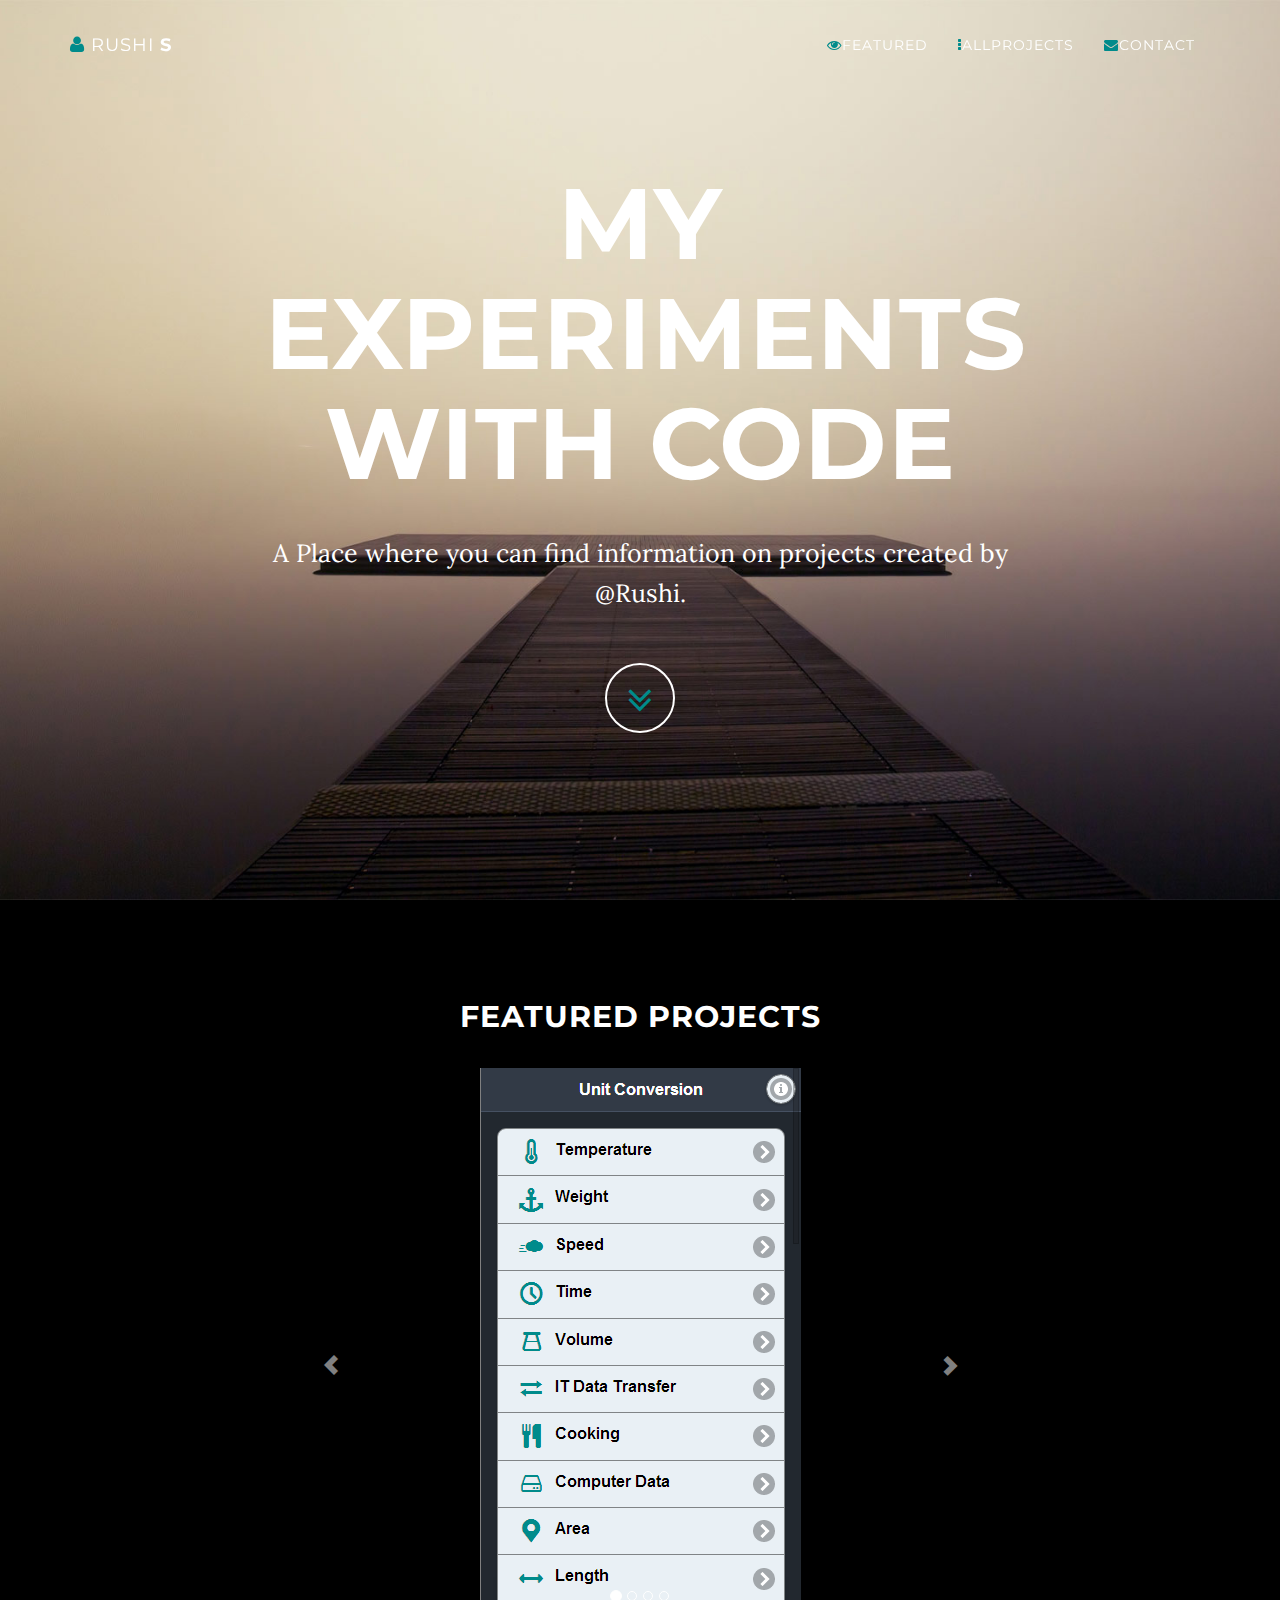
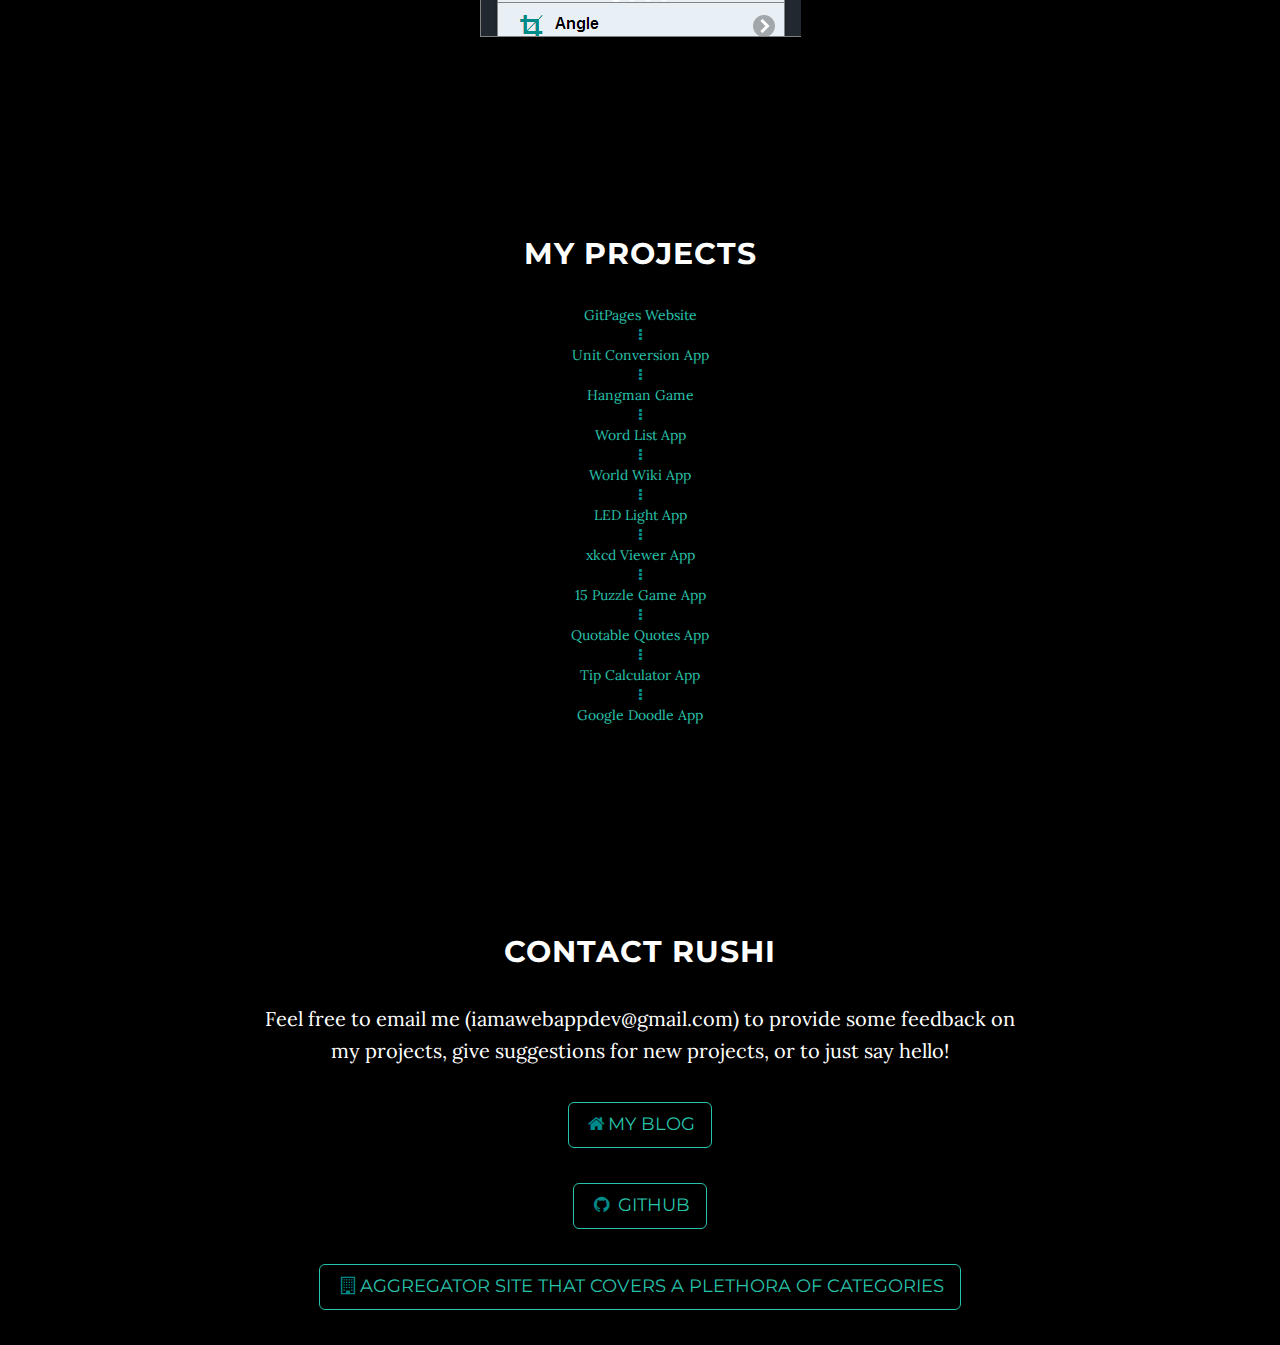
==== index.html @ 5bd1d9c2 "Changed titles of anchors on carousel" ====
<!DOCTYPE html>
<html lang="en">

<head>
    <meta charset="utf-8">
    <meta name="viewport" content="width=device-width, initial-scale=1.0">
    <meta name="description" content="project from rushikesh">
    <meta name="author" content="rushikesh rushi srushikesh">

    <title>Rushikesh Github GitPages</title>

    <!-- Bootstrap Core CSS -->
    <link href="css/bootstrap.min.css" rel="stylesheet" type="text/css">

    <!-- Fonts -->
    <link href="font-awesome/css/font-awesome.min.css" rel="stylesheet" type="text/css">
    <link href='http://fonts.googleapis.com/css?family=Lora:400,700,400italic,700italic' rel='stylesheet' type='text/css'>
    <link href='http://fonts.googleapis.com/css?family=Montserrat:400,700' rel='stylesheet' type='text/css'>

    <!-- Custom Theme CSS -->
    <link href="css/rushikesh.css" rel="stylesheet">
    <style type="text/css">
    .fa{
        color:darkcyan;
    }
    </style>
</head>

<body id="page-top" data-spy="scroll" data-target=".navbar-custom">

    <nav class="navbar navbar-custom navbar-fixed-top" role="navigation">
        <div class="container">
            <div class="navbar-header page-scroll">
                <button type="button" class="navbar-toggle" data-toggle="collapse" data-target=".navbar-main-collapse">
                    <i class="fa fa-bars"></i>
                </button>
                <a class="navbar-brand" href="#page-top">
                    <i class="fa fa-user"></i>  <span class="light">Rushi</span> S
                </a>
            </div>

            <!-- Collect the nav links, forms, and other content for toggling -->
            <div class="collapse navbar-collapse navbar-right navbar-main-collapse">
                <ul class="nav navbar-nav">
                    <!-- Hidden li included to remove active class from about link when scrolled up past about section -->
                    <li class="hidden">
                        <a href="#page-top"><i class="fa fa-home"></i>H</a>
                    </li>
                    <li class="page-scroll">
                        <a href="#about"><i class="fa fa-eye"></i>Featured</a>
                    </li>
                    <li class="page-scroll">
                        <a href="#download"><i class="fa fa-ellipsis-v"></i>AllProjects</a>
                    </li>
                    <li class="page-scroll">
                        <a href="#contact"><i class="fa fa-envelope"></i>Contact</a>
                    </li>
                </ul>
            </div>
            <!-- /.navbar-collapse -->
        </div>
        <!-- /.container -->
    </nav>

    <section class="intro">
        <div class="intro-body">
            <div class="container">
                <div class="row">
                    <div class="col-md-8 col-md-offset-2">
                        <h1 class="brand-heading">My Experiments with code</h1>
                        <p class="intro-text">A Place where you can find information on projects created by @Rushi.</p>
                        <div class="page-scroll">
                            <a href="#about" class="btn btn-circle">
                                <i class="fa fa-angle-double-down animated"></i>
                            </a>
                        </div>
                    </div>
                </div>
            </div>
        </div>
    </section>

    <section id="about" class="container content-section text-center">
        <div class="row">
            <div class="col-lg-8 col-lg-offset-2">
                <h2>Featured Projects</h2>
                <div id="carousel-example-generic" class="carousel slide" data-ride="carousel">
                  <!-- Indicators -->
                  <ol class="carousel-indicators">
                    <li data-target="#carousel-example-generic" data-slide-to="0" class="active"></li>
                    <li data-target="#carousel-example-generic" data-slide-to="1"></li>
                    <li data-target="#carousel-example-generic" data-slide-to="2"></li>
                    <li data-target="#carousel-example-generic" data-slide-to="3"></li>
                  </ol>

                  <!-- Wrapper for slides -->
                  <div class="carousel-inner">
                    <div class="item active">
                      <a href="unitconversion.html" class="prj" title="Unit Conversion App"><img src="img/unitconversion1.png" alt="Unit Conversion App"></a>
                      <div class="carousel-caption">

                      </div>
                    </div>
                    <div class="item">
                      <a href="worldwiki.html" class="prj" title="World Wiki App"><img src="img/worldwiki1.png" alt="World Wiki App"></a>
                      <div class="carousel-caption">
                       <!--  A classic 15 Puzzle Game -->
                      </div>
                    </div>
                    <div class="item">
                      <a href="wordlist.html" class="prj" title="WordList App"><img src="img/wordlist1.png" alt="WordList App"></a>
                      <div class="carousel-caption">
                       <!--  A classic 15 Puzzle Game -->
                      </div>
                    </div>
                    <div class="item">
                      <a href="hangman.html" class="prj" title="Hangman Game"><img src="img/hangman1.png" alt="Hangman Game"></a>
                      <div class="carousel-caption">
                       <!--  A classic 15 Puzzle Game -->
                      </div>
                    </div>
                    <div class="item">
                      <a href="15puzzle.html" class="prj" title="15 Puzzle Game"><img src="img/puzzle1.png" alt="puzzle app"></a>
                      <div class="carousel-caption">
                       <!--  A classic 15 Puzzle Game -->
                      </div>
                    </div>                    
                    <div class="item">
                      <a href="quotes.html" class="prj" title="Quotable Quotes"><img src="img/quotes1.png" alt=""></a>
                      <div class="carousel-caption">
                        <!-- Tip Calculator App -->
                      </div>
                    </div>
                    <div class="item">
                      <a href="ledlight.html" class="prj" title="LED Light App"><img src="img/ledlight1.png" alt=""></a>
                      <div class="carousel-caption">
                        <!-- Tip Calculator App -->
                      </div>
                    </div>     
                    <div class="item">
                      <a href="cxkcd.html" class="prj" title="XKCD Viewer App"><img src="img/cxkcd1.png" alt="puzzle app"></a>
                      <div class="carousel-caption">
                       <!--  A classic 15 Puzzle Game -->
                      </div>
                    </div>                    
                    <div class="item">
                      <a href="tipcal.html" class="prj" title="Tip Calculator App"><img src="img/tipcal1.png" alt=""></a>
                      <div class="carousel-caption">
                        <!-- Tip Calculator App -->
                      </div>
                    </div>
                  </div>
                  <!-- Controls -->
                  <a class="left carousel-control" href="#carousel-example-generic" data-slide="prev">
                    <span class="glyphicon glyphicon-chevron-left"></span>
                  </a>
                  <a class="right carousel-control" href="#carousel-example-generic" data-slide="next">
                    <span class="glyphicon glyphicon-chevron-right"></span>
                  </a>
                </div>
            </div>
        </div>
    </section>

    <section id="download" class="content-section text-center">
        <div class="download-section">
            <div class="container">
                <div class="col-lg-8 col-lg-offset-2">
                    <h2>My Projects</h2>
                    <ul id="myprojects">
                    <li><a href="gitpages.html" class="prj" title="GitPages Website">GitPages Website</a></li><div class="fa fa-ellipsis-v"></div>
                    <li><a href="unitconversion.html" class="prj" title="Unit Conversion App">Unit Conversion App</a></li><div class="fa fa-ellipsis-v"></div>
                    <li><a href="hangman.html" class="prj" title="Hangman Game">Hangman Game</a></li><div class="fa fa-ellipsis-v"></div>
                    <li><a href="wordlist.html" class="prj" title="WordList App">Word List App</a></li><div class="fa fa-ellipsis-v"></div>
                    <li><a href="worldwiki.html" class="prj" title="World Wiki App">World Wiki App</a></li><div class="fa fa-ellipsis-v"></div>
                    <li><a href="ledlight.html" class="prj" title="LED Light App">LED Light App</a></li><div class="fa fa-ellipsis-v"></div>
                    <li><a href="cxkcd.html" class="prj" title="CXKCD Viewer">xkcd Viewer App</a></li><div class="fa fa-ellipsis-v"></div>
                    <li><a href="15puzzle.html" class="prj" title="15 Puzzle Game">15 Puzzle Game App</a></li><div class="fa fa-ellipsis-v"></div>
                    <li><a href="quotes.html" class="prj" title="Quotable Quotes App">Quotable Quotes App</a></li><div class="fa fa-ellipsis-v"></div>
                    <li><a href="tipcal.html" class="prj" title="Tip Calculator App">Tip Calculator App</a></li><div class="fa fa-ellipsis-v"></div>
                    <li><a href="googledoodle.html" class="prj" title="Google Doodle App">Google Doodle App</a></li>
                    </ul>
                </div>
            </div>
        </div>
    </section>

    <section id="contact" class="container content-section text-center">
        <div class="row">
            <div class="col-lg-8 col-lg-offset-2">
                <h2>Contact Rushi</h2>
                <p>Feel free to email me (iamawebappdev@gmail.com) to provide some feedback on my projects, give suggestions for new projects, or to just say hello!</p>
                    <p><a href="http://www.rushis.com" class="btn btn-default btn-lg"><i class="fa fa-home fa-fw"></i>My Blog</a></p>
                    <p><a href="https://github.com/rushikesh" class="btn btn-default btn-lg"><i class="fa fa-github fa-fw"></i> <span class="network-name">Github</span></a>
                    </p>
                <p><a href="http://constantnew.info" class="btn btn-default btn-lg"><i class="fa fa-building-o fa-fw"></i>Aggregator Site that covers a Plethora of categories</a></p>
            </div>
        </div>
    </section>

        <!-- Button trigger modal -->
<!--     <button class="btn btn-primary btn-lg" data-toggle="modal" data-target="#myModal">
  Launch demo modal
</button> -->

    <!-- Modal -->
    <div class="modal fade" id="myModal" tabindex="-1" role="dialog" aria-labelledby="myModalLabel" aria-hidden="true">
      <div class="modal-dialog modal-lg">
        <div class="modal-content">
          <div class="modal-header">
            <button type="button" class="close" data-dismiss="modal" aria-hidden="true">&times;</button>
            <h4 class="modal-title" id="myModalLabel"></h4>
          </div>
          <div class="modal-body project">

          </div>
          <div class="modal-footer">
            <button type="button" class="btn btn-default" data-dismiss="modal">Close</button>
          </div>
        </div>
      </div>
    </div>

    <!-- Core JavaScript Files -->
    <script src="js/jquery-1.10.2.js"></script>
    <script src="js/bootstrap.min.js"></script>
    <script src="js/jquery.easing.min.js"></script>

    <!-- Custom Theme JavaScript -->
    <script src="js/rushikesh.js"></script>
    <script>
      (function(i,s,o,g,r,a,m){i['GoogleAnalyticsObject']=r;i[r]=i[r]||function(){
      (i[r].q=i[r].q||[]).push(arguments)},i[r].l=1*new Date();a=s.createElement(o),
      m=s.getElementsByTagName(o)[0];a.async=1;a.src=g;m.parentNode.insertBefore(a,m)
      })(window,document,'script','//www.google-analytics.com/analytics.js','ga');

      ga('create', 'UA-11824443-3', 'rushikesh.github.io');
      ga('send', 'pageview');

    </script>
</body>

</html>
---- css/rushikesh.css ----
body {
    width: 100%;
    height: 100%;
    font-family: Lora,"Helvetica Neue",Helvetica,Arial,sans-serif;
    color: #fff;
    background-color: #000;
}

html {
    width: 100%;
    height: 100%;
}

h1,
h2,
h3,
h4,
h5,
h6 {
    margin: 0 0 35px;
    text-transform: uppercase;
    font-family: Montserrat,"Helvetica Neue",Helvetica,Arial,sans-serif;
    font-weight: 700;
    letter-spacing: 1px;
}

p {
    margin: 0 0 25px;
    font-size: 18px;
    line-height: 1.5;
}

@media(min-width:767px) {
    p {
        margin: 0 0 35px;
        font-size: 20px;
        line-height: 1.6;
    }
}

a {
    color: #28c3ab;
    -webkit-transition: all .2s ease-in-out;
    -moz-transition: all .2s ease-in-out;
    transition: all .2s ease-in-out;
}

a:hover,
a:focus {
    text-decoration: none;
    color: #176e61;
}

.light {
    font-weight: 400;
}

.navbar {
    margin-bottom: 0;
    border-bottom: 1px solid rgba(255,255,255,.3);
    text-transform: uppercase;
    font-family: Montserrat,"Helvetica Neue",Helvetica,Arial,sans-serif;
    background-color: #000;
}

.navbar-brand {
    font-weight: 700;
}

.navbar-brand:focus {
    outline: 0;
}

.navbar-custom a {
    color: #fff;
}

.navbar-custom .nav li a {
    -webkit-transition: background .3s ease-in-out;
    -moz-transition: background .3s ease-in-out;
    transition: background .3s ease-in-out;
}

.navbar-custom .nav li a:hover,
.navbar-custom .nav li a:focus,
.navbar-custom .nav li.active {
    outline: 0;
    background-color: rgba(255,255,255,.2);
}

.navbar-toggle {
    padding: 4px 6px;
    font-size: 16px;
    color: #fff;
}

.navbar-toggle:focus,
.navbar-toggle:active {
    outline: 0;
}

@media(min-width:767px) {
    .navbar {
        padding: 20px 0;
        border-bottom: 0;
        letter-spacing: 1px;
        background: 0 0;
        -webkit-transition: background .5s ease-in-out,padding .5s ease-in-out;
        -moz-transition: background .5s ease-in-out,padding .5s ease-in-out;
        transition: background .5s ease-in-out,padding .5s ease-in-out;
    }

    .top-nav-collapse {
        padding: 0;
        background-color: #000;
    }

    .navbar-custom.top-nav-collapse {
        border-bottom: 1px solid rgba(255,255,255,.3);
    }
}

.intro {
    display: table;
    width: 100%;
    height: auto;
    padding: 100px 0;
    text-align: center;
    color: #fff;
    background: url(../img/paralax.jpg) no-repeat bottom center scroll;
    background-color: #000;
    -webkit-background-size: cover;
    -moz-background-size: cover;
    background-size: cover;
    -o-background-size: cover;
}

.intro-body {
    display: table-cell;
    vertical-align: middle;
}

.brand-heading {
    font-size: 40px;
}

.intro-text {
    font-size: 18px;
}

@media(min-width:767px) {
    .intro {
        height: 100%;
        padding: 0;
    }

    .brand-heading {
        font-size: 100px;
    }

    .intro-text {
        font-size: 25px;
    }
}

.btn-circle {
    width: 70px;
    height: 70px;
    margin-top: 15px;
    padding: 7px 16px;
    border: 2px solid #fff;
    border-radius: 35px;
    font-size: 40px;
    color: #fff;
    background: 0 0;
    -webkit-transition: background .3s ease-in-out;
    -moz-transition: background .3s ease-in-out;
    transition: background .3s ease-in-out;
}

.btn-circle:hover,
.btn-circle:focus {
    outline: 0;
    color: #fff;
    background: rgba(255,255,255,.1);
}

.page-scroll .btn-circle i.animated {
    -webkit-transition-property: -webkit-transform;
    -webkit-transition-duration: 1s;
    -moz-transition-property: -moz-transform;
    -moz-transition-duration: 1s;
}

.page-scroll .btn-circle:hover i.animated {
    -webkit-animation-name: pulse;
    -moz-animation-name: pulse;
    -webkit-animation-duration: 1.5s;
    -moz-animation-duration: 1.5s;
    -webkit-animation-iteration-count: infinite;
    -moz-animation-iteration-count: infinite;
    -webkit-animation-timing-function: linear;
    -moz-animation-timing-function: linear;
}

@-webkit-keyframes pulse {    
    0 {
        -webkit-transform: scale(1);
        transform: scale(1);
    }

    50% {
        -webkit-transform: scale(1.2);
        transform: scale(1.2);
    }

    100% {
        -webkit-transform: scale(1);
        transform: scale(1);
    }
}

@-moz-keyframes pulse {    
    0 {
        -moz-transform: scale(1);
        transform: scale(1);
    }

    50% {
        -moz-transform: scale(1.2);
        transform: scale(1.2);
    }

    100% {
        -moz-transform: scale(1);
        transform: scale(1);
    }
}

.content-section {
    padding-top: 100px;
}

.download-section {
    width: 100%;
    padding: 50px 0;
    color: #fff;
    /* background: url(../img/downloads-bg.jpg) no-repeat center center scroll; */
    background-color: #000;
    -webkit-background-size: cover;
    -moz-background-size: cover;
    background-size: cover;
    -o-background-size: cover;
}

#map {
    width: 100%;
    height: 200px;
    margin-top: 100px;
}

@media(min-width:767px) {
    .content-section {
        /*padding-top: 250px;*/
    }

    .download-section {
        padding: 100px 0;
    }

    #map {
        height: 400px;
        margin-top: 250px;
    }
}

.btn {
    text-transform: uppercase;
    font-family: Montserrat,"Helvetica Neue",Helvetica,Arial,sans-serif;
    font-weight: 400;
    -webkit-transition: all .3s ease-in-out;
    -moz-transition: all .3s ease-in-out;
    transition: all .3s ease-in-out;
}

.btn-default {
    border: 1px solid #28c3ab;
    color: #28c3ab;
    background-color: transparent;
}

.btn-default:hover,
.btn-default:focus {
    border: 1px solid #28c3ab;
    outline: 0;
    color: #000;
    background-color: #28c3ab;
}

.btn-huge {
    padding: 25px;
    font-size: 26px;
}

.banner-social-buttons {
    margin-top: 0;
}

@media(max-width:1199px) {
    ul.banner-social-buttons {
        margin-top: 15px;
    }
}

@media(max-width:767px) {
    ul.banner-social-buttons>li {
        display: block;
        margin-bottom: 20px;
        padding: 0;
    }

    ul.banner-social-buttons>li:last-child {
        margin-bottom: 0;
    }
}

::-moz-selection {
    text-shadow: none;
    background: #fcfcfc;
    background: rgba(255,255,255,.2);
}

::selection {
    text-shadow: none;
    background: #fcfcfc;
    background: rgba(255,255,255,.2);
}

img::selection {
    background: 0 0;
}

img::-moz-selection {
    background: 0 0;
}

body {
    webkit-tap-highlight-color: rgba(255,255,255,.2);
}

.carousel-inner > .item > a > img, .carousel-inner > .item > img {
    margin: 0 auto;
}

#myprojects{
    padding-left: 0px;
    list-style: none;
}

.modal-title{
    color:cyan;
}

.modal-content{
    background-color: #5e5e5e;
}

.close{
    color:cyan;
}

.project .desc{
    text-align: right;
}

.project .desc ul{
    text-align: left;
}

.desc h1, .desc h2, .desc h3, .desc h4, .desc h5, .desc h6{
    margin:0px !important;
    border-bottom: 1px dashed darkcyan;
}

.desc p{
    margin:0px !important;
    font-size: 1em;
}

.desc > .sec {
    margin-bottom: 3em;
}

.project .carousel-control.left, .project .carousel-control.right { 
    background: none !important;
    background-image: none !important;
    filter: progid:none !important; 
}

.modal-header {
	border-bottom: 1px solid #000000;
}

.modal-footer {
	border-top: 1px solid #000000;
}
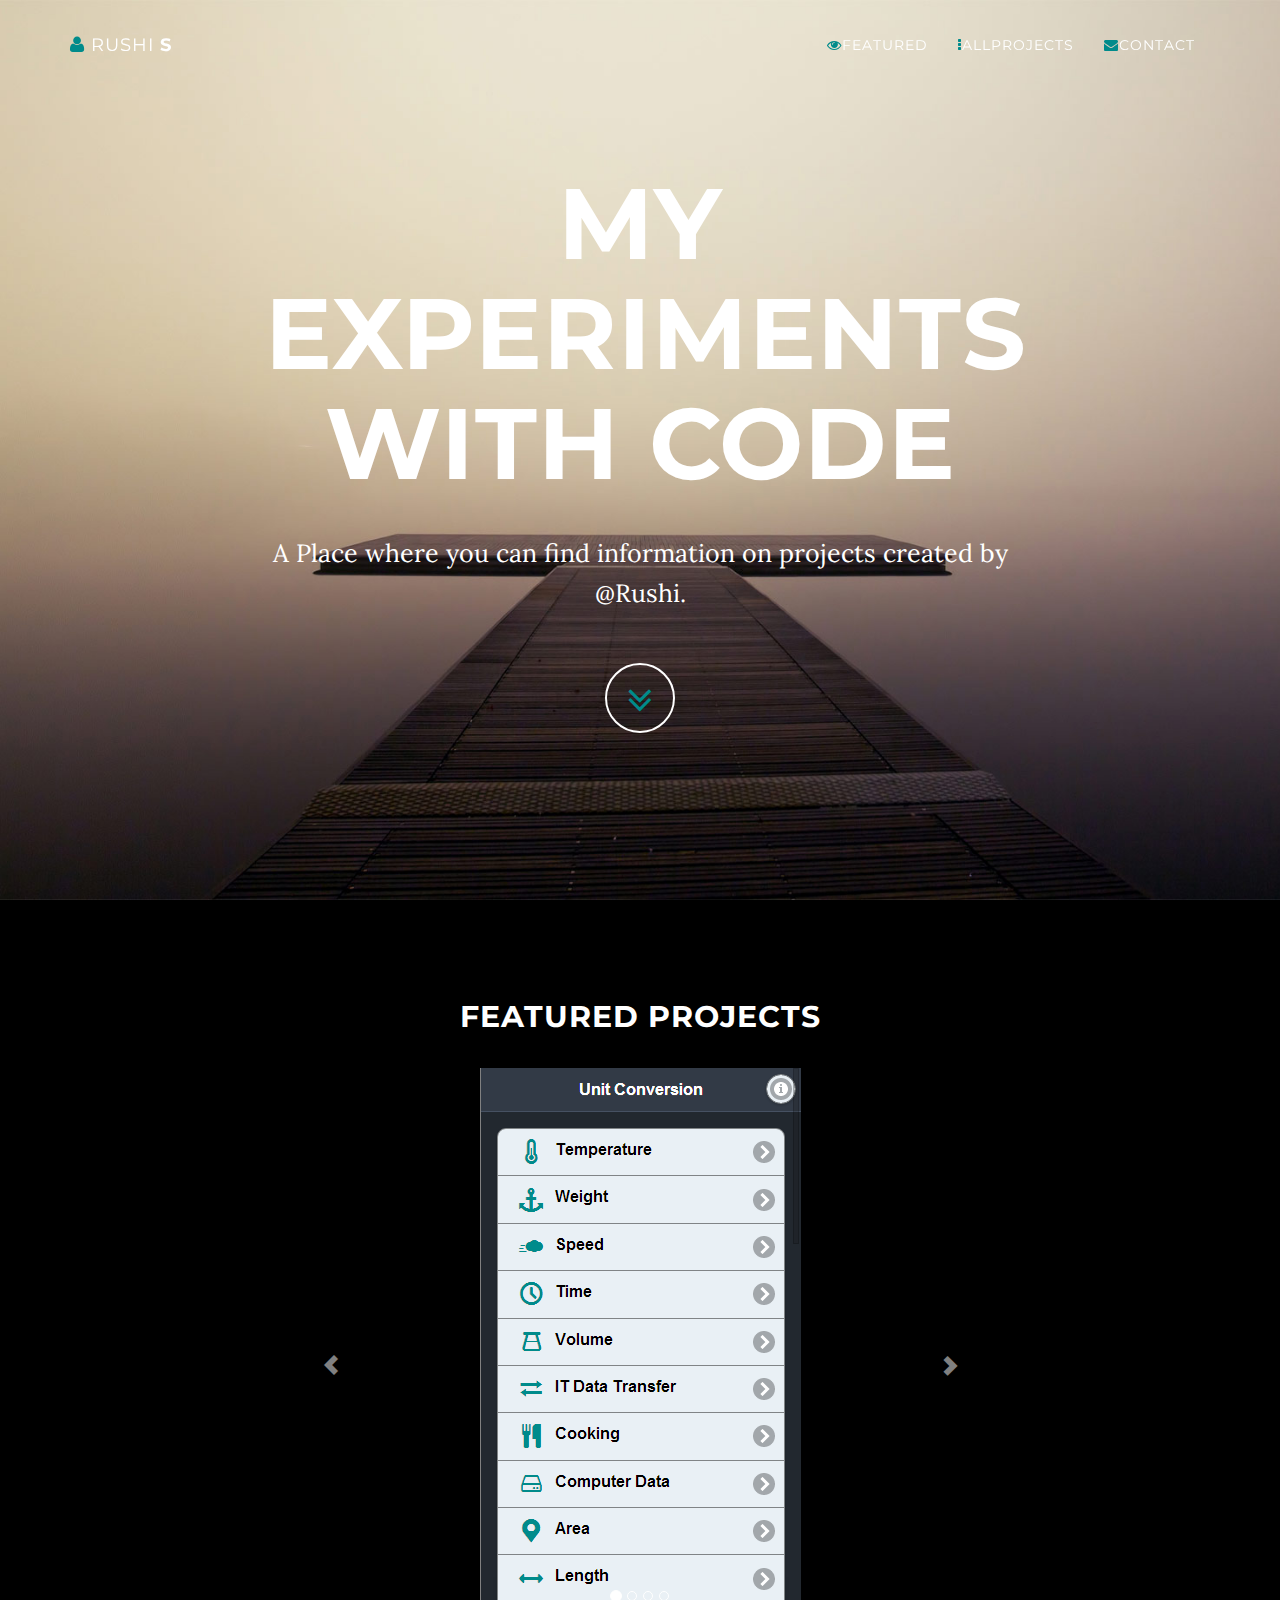
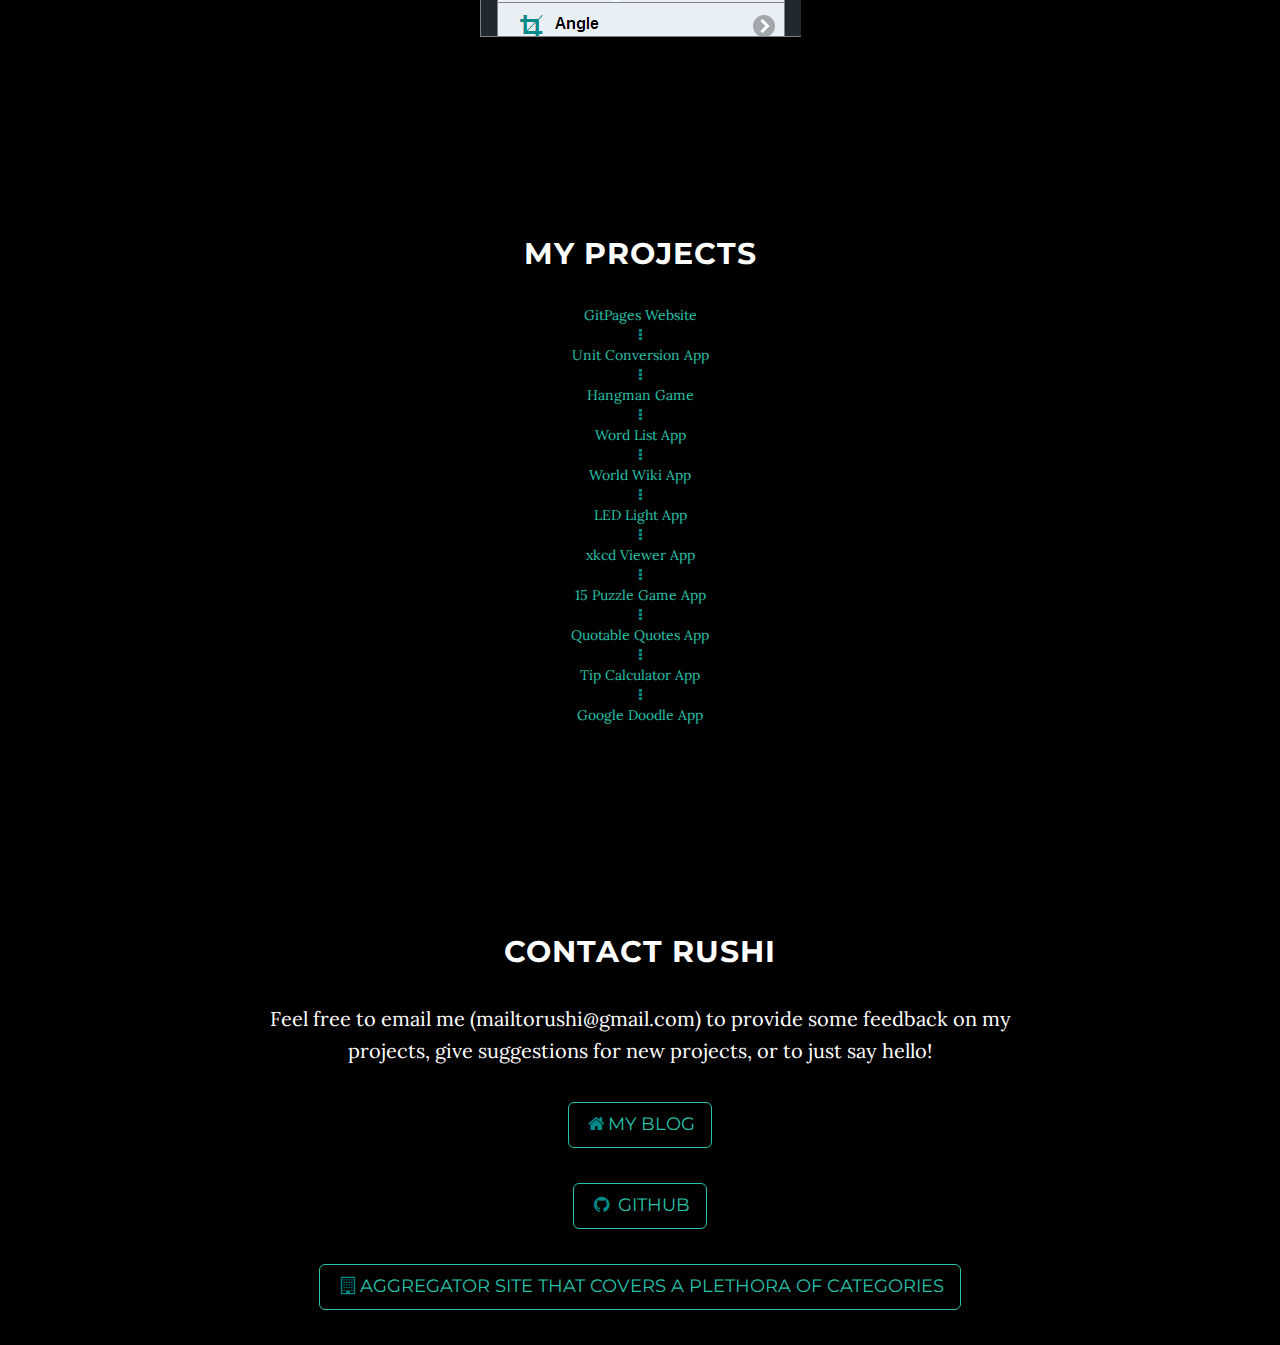
==== commit fb391105: "email change" ====
--- a/index.html
+++ b/index.html
@@ -189,7 +189,7 @@
         <div class="row">
             <div class="col-lg-8 col-lg-offset-2">
                 <h2>Contact Rushi</h2>
-                <p>Feel free to email me (iamawebappdev@gmail.com) to provide some feedback on my projects, give suggestions for new projects, or to just say hello!</p>
+                <p>Feel free to email me (mailtorushi@gmail.com) to provide some feedback on my projects, give suggestions for new projects, or to just say hello!</p>
                     <p><a href="http://www.rushis.com" class="btn btn-default btn-lg"><i class="fa fa-home fa-fw"></i>My Blog</a></p>
                     <p><a href="https://github.com/rushikesh" class="btn btn-default btn-lg"><i class="fa fa-github fa-fw"></i> <span class="network-name">Github</span></a>
                     </p>
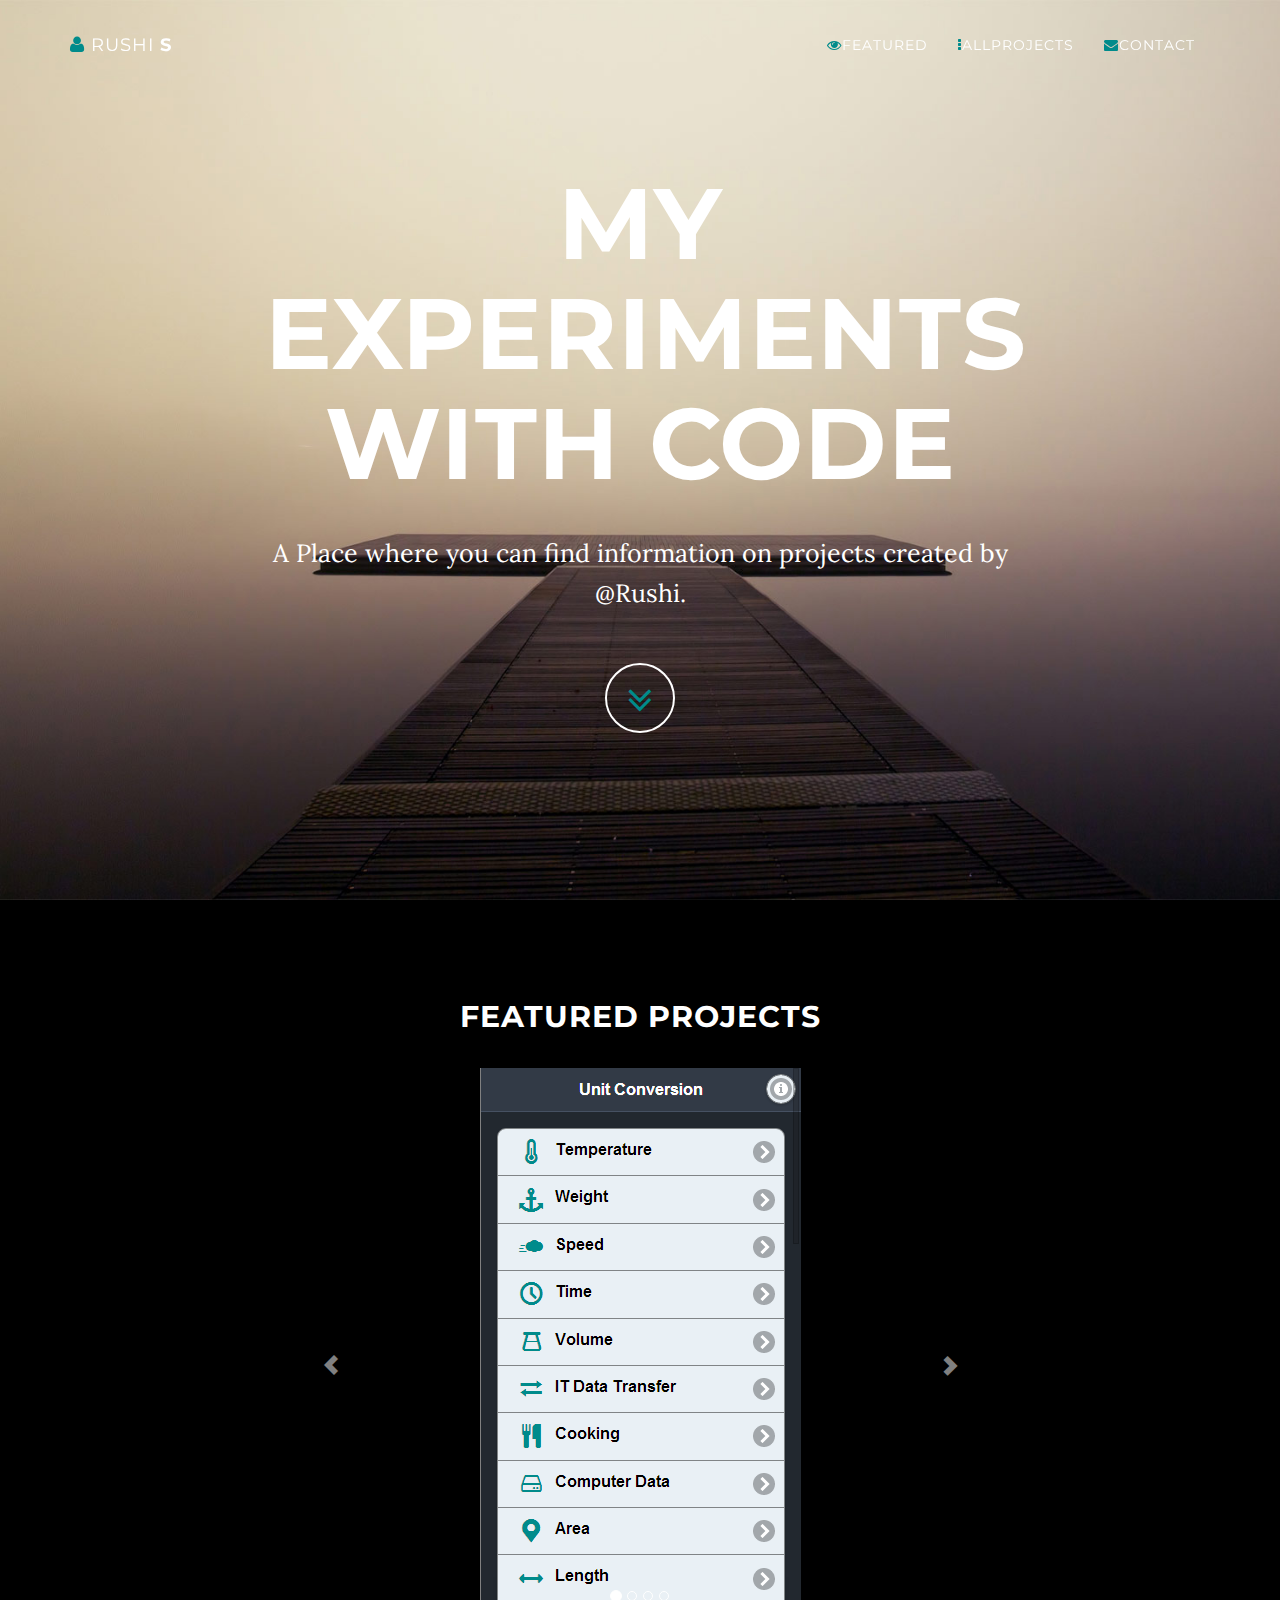
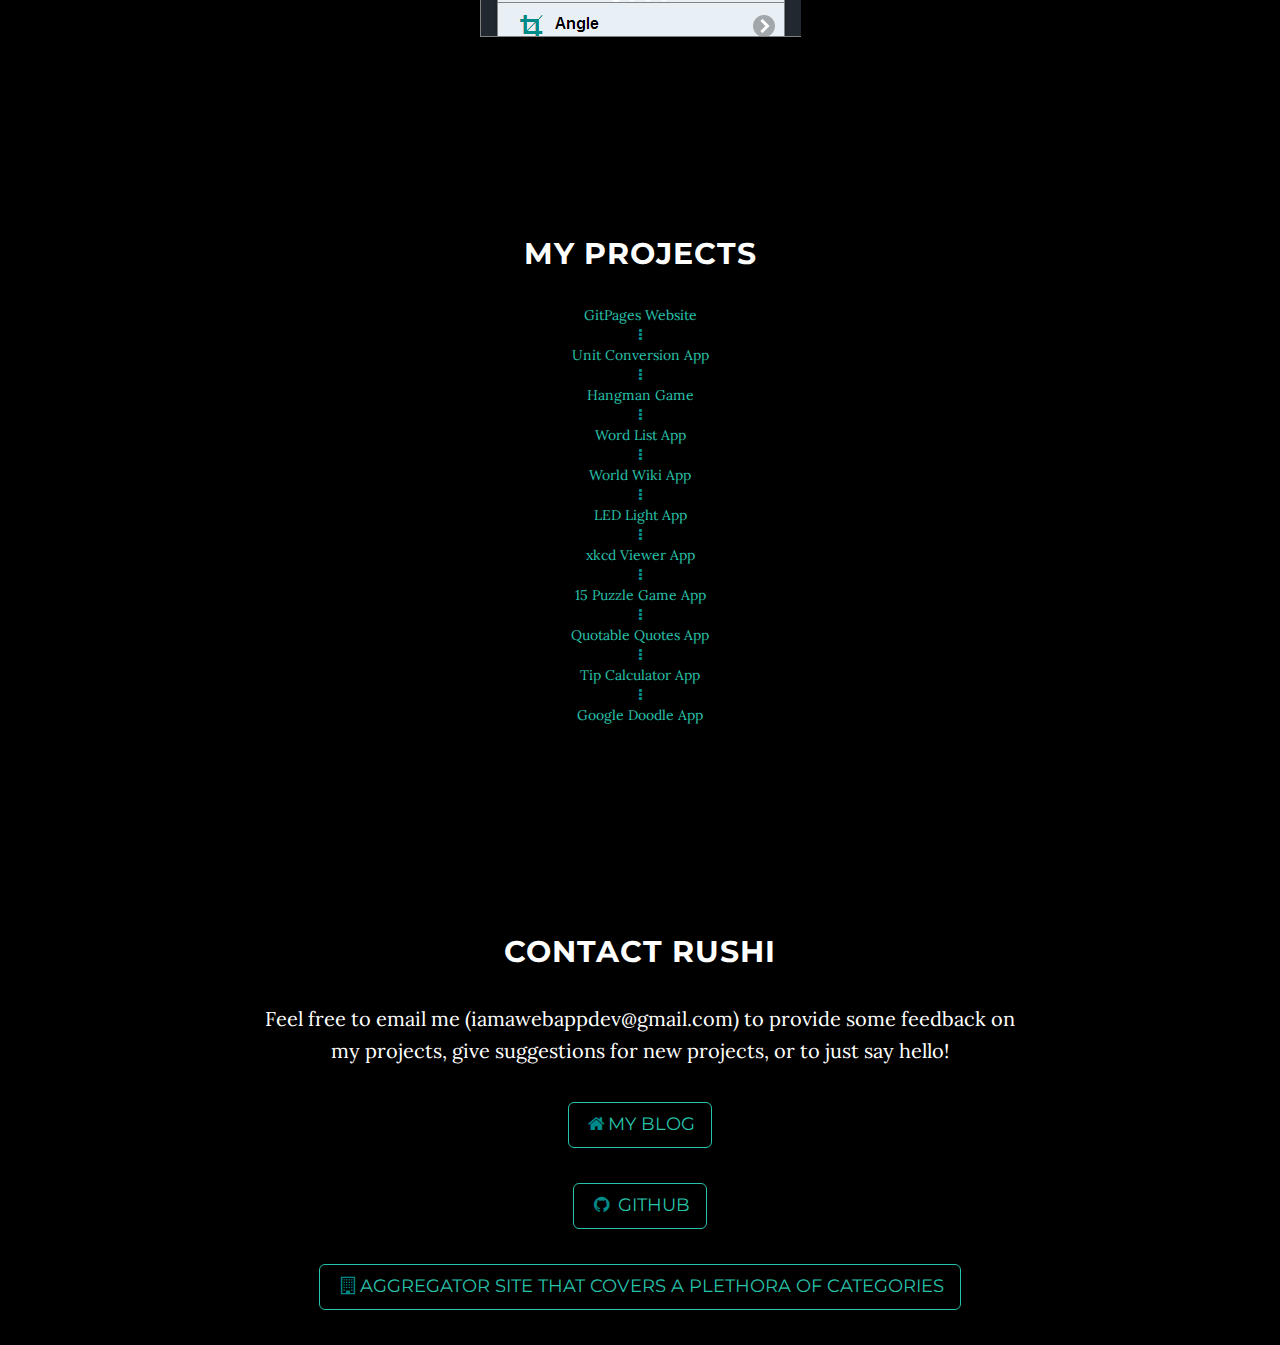
==== commit 87c96514: "button text wrap" ====
--- a/index.html
+++ b/index.html
@@ -22,6 +22,9 @@
     <style type="text/css">
     .fa{
         color:darkcyan;
+    }
+    .btn {
+      white-space: normal;
     }
     </style>
 </head>
@@ -189,7 +192,7 @@
         <div class="row">
             <div class="col-lg-8 col-lg-offset-2">
                 <h2>Contact Rushi</h2>
-                <p>Feel free to email me (mailtorushi@gmail.com) to provide some feedback on my projects, give suggestions for new projects, or to just say hello!</p>
+                <p>Feel free to email me (iamawebappdev@gmail.com) to provide some feedback on my projects, give suggestions for new projects, or to just say hello!</p>
                     <p><a href="http://www.rushis.com" class="btn btn-default btn-lg"><i class="fa fa-home fa-fw"></i>My Blog</a></p>
                     <p><a href="https://github.com/rushikesh" class="btn btn-default btn-lg"><i class="fa fa-github fa-fw"></i> <span class="network-name">Github</span></a>
                     </p>
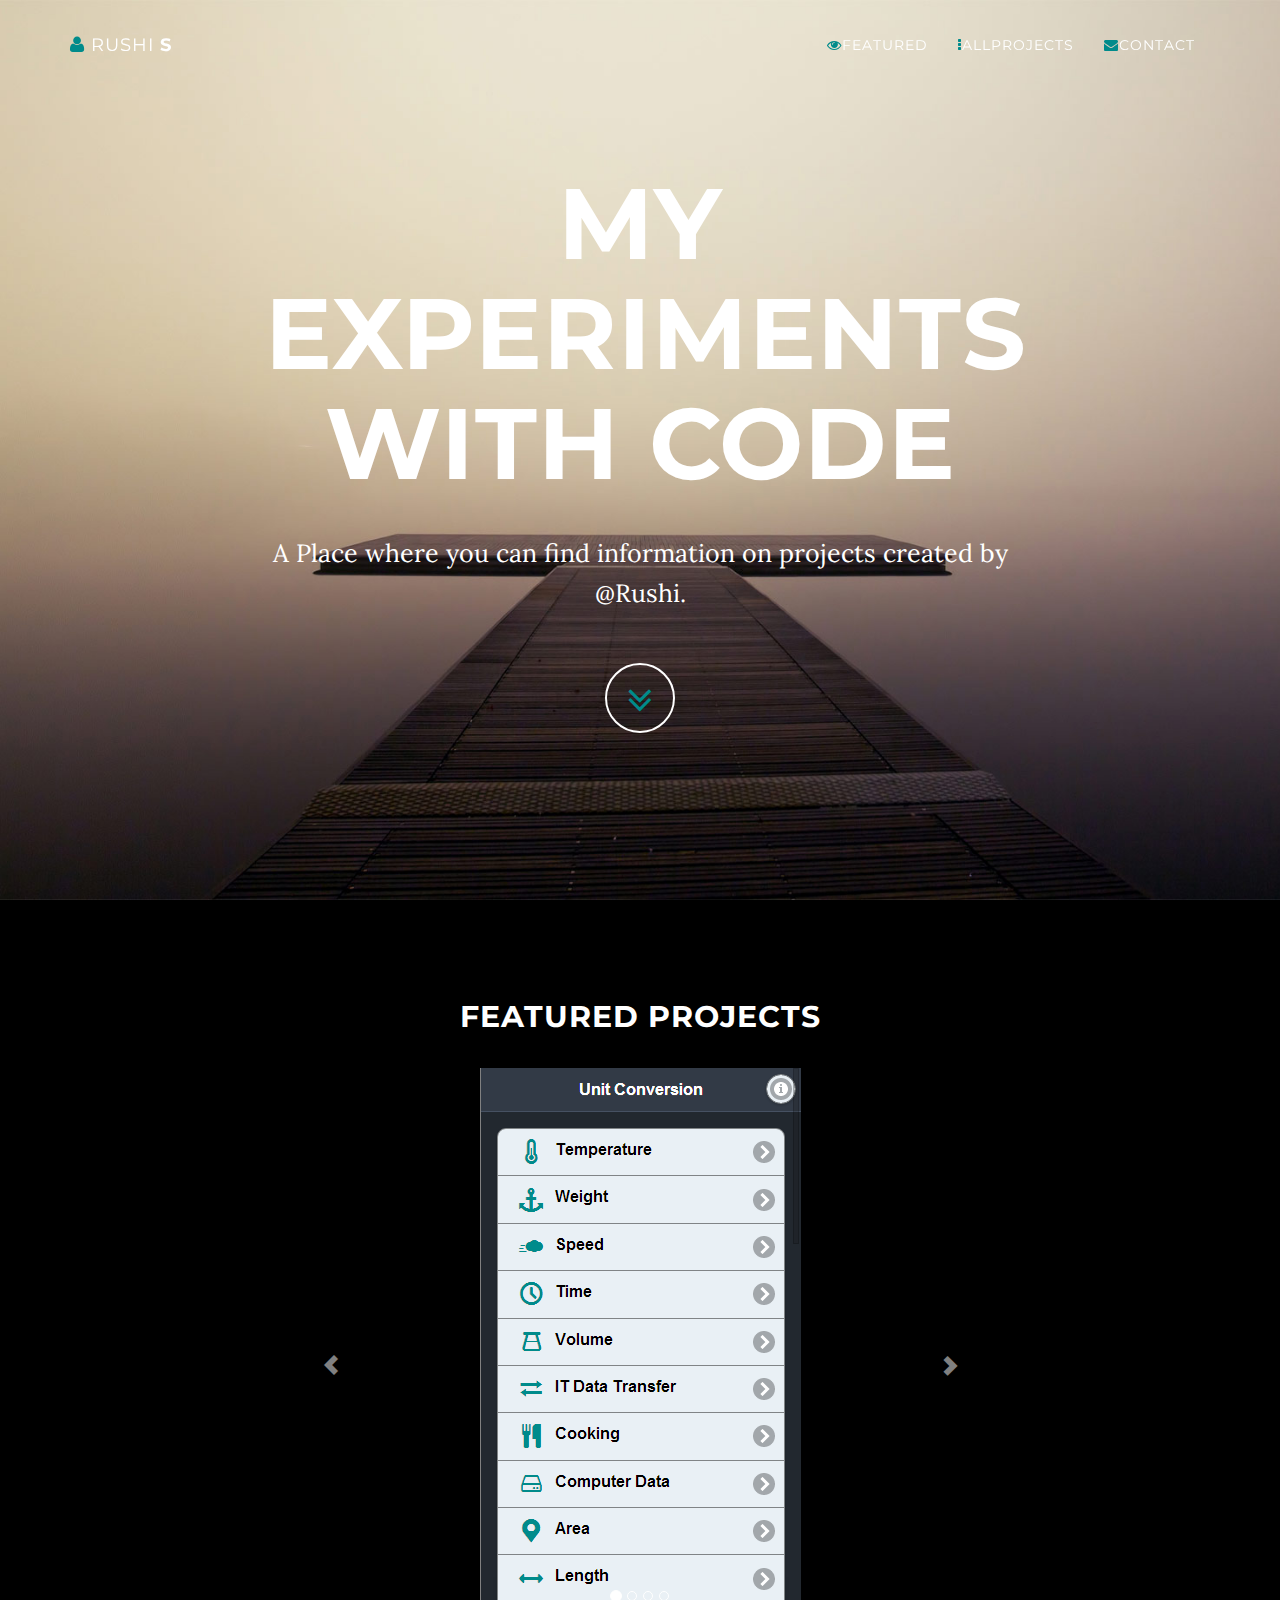
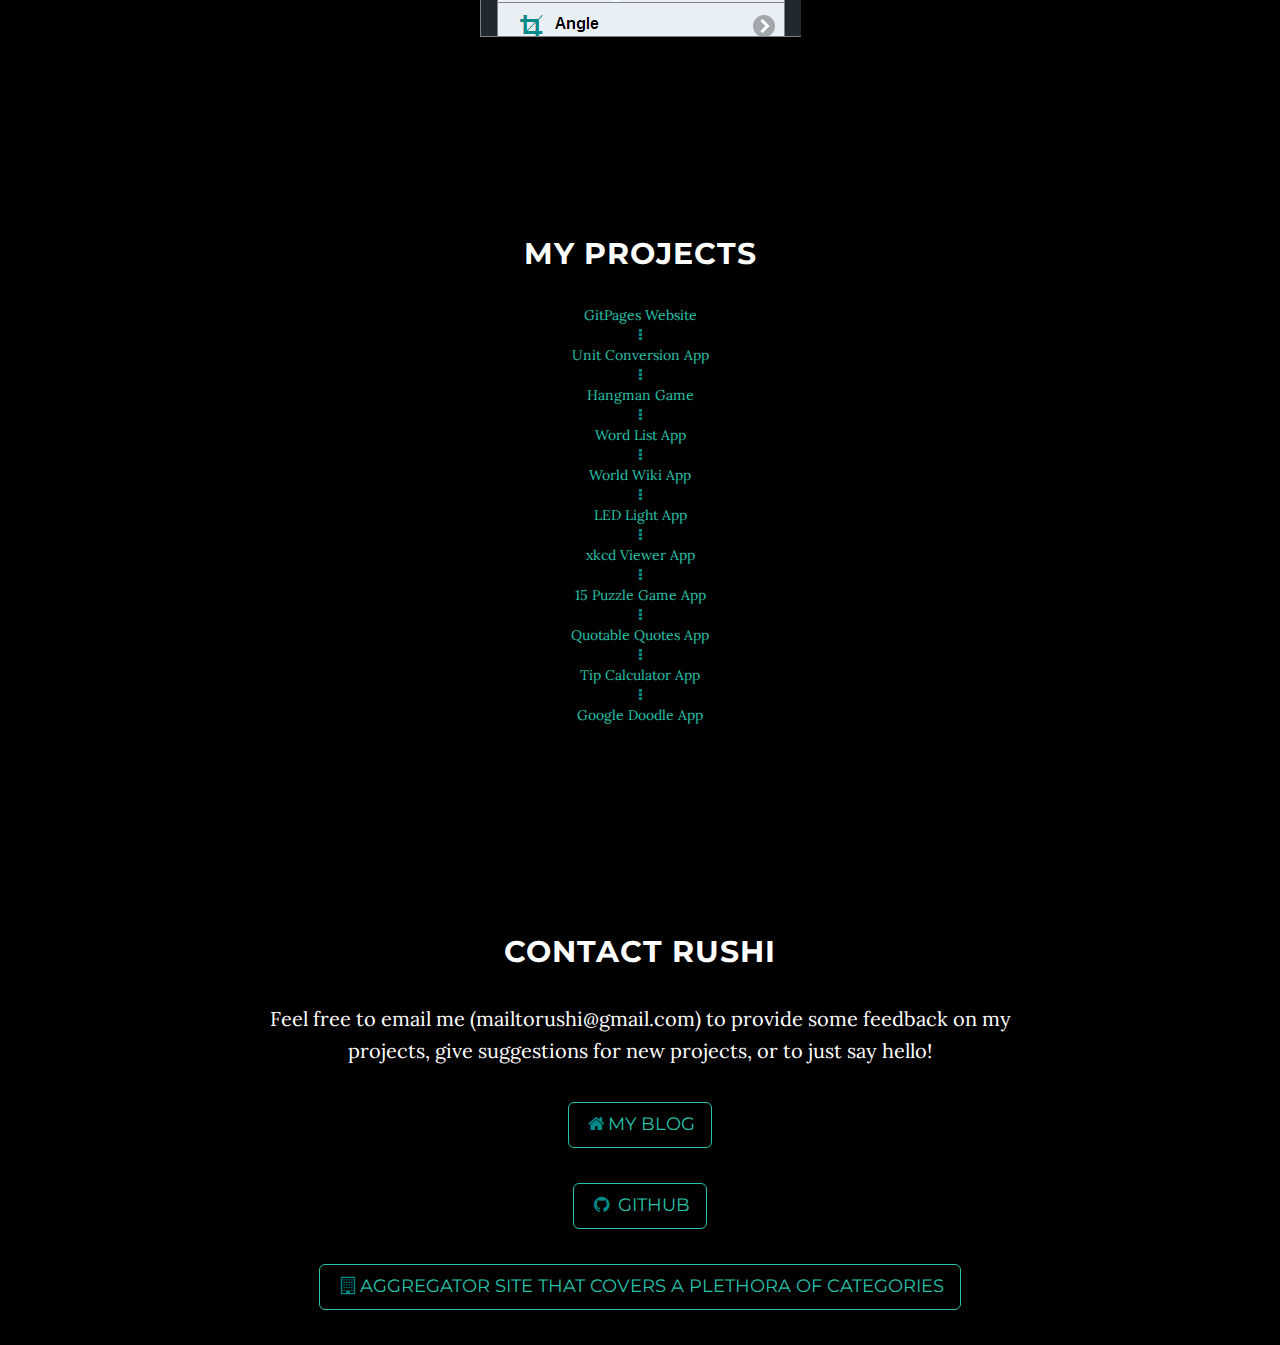
==== commit 32513835: "Merge branch 'master' of https://github.com/rushikesh/rushikesh.github.io" ====
--- a/index.html
+++ b/index.html
@@ -192,7 +192,7 @@
         <div class="row">
             <div class="col-lg-8 col-lg-offset-2">
                 <h2>Contact Rushi</h2>
-                <p>Feel free to email me (iamawebappdev@gmail.com) to provide some feedback on my projects, give suggestions for new projects, or to just say hello!</p>
+                <p>Feel free to email me (mailtorushi@gmail.com) to provide some feedback on my projects, give suggestions for new projects, or to just say hello!</p>
                     <p><a href="http://www.rushis.com" class="btn btn-default btn-lg"><i class="fa fa-home fa-fw"></i>My Blog</a></p>
                     <p><a href="https://github.com/rushikesh" class="btn btn-default btn-lg"><i class="fa fa-github fa-fw"></i> <span class="network-name">Github</span></a>
                     </p>
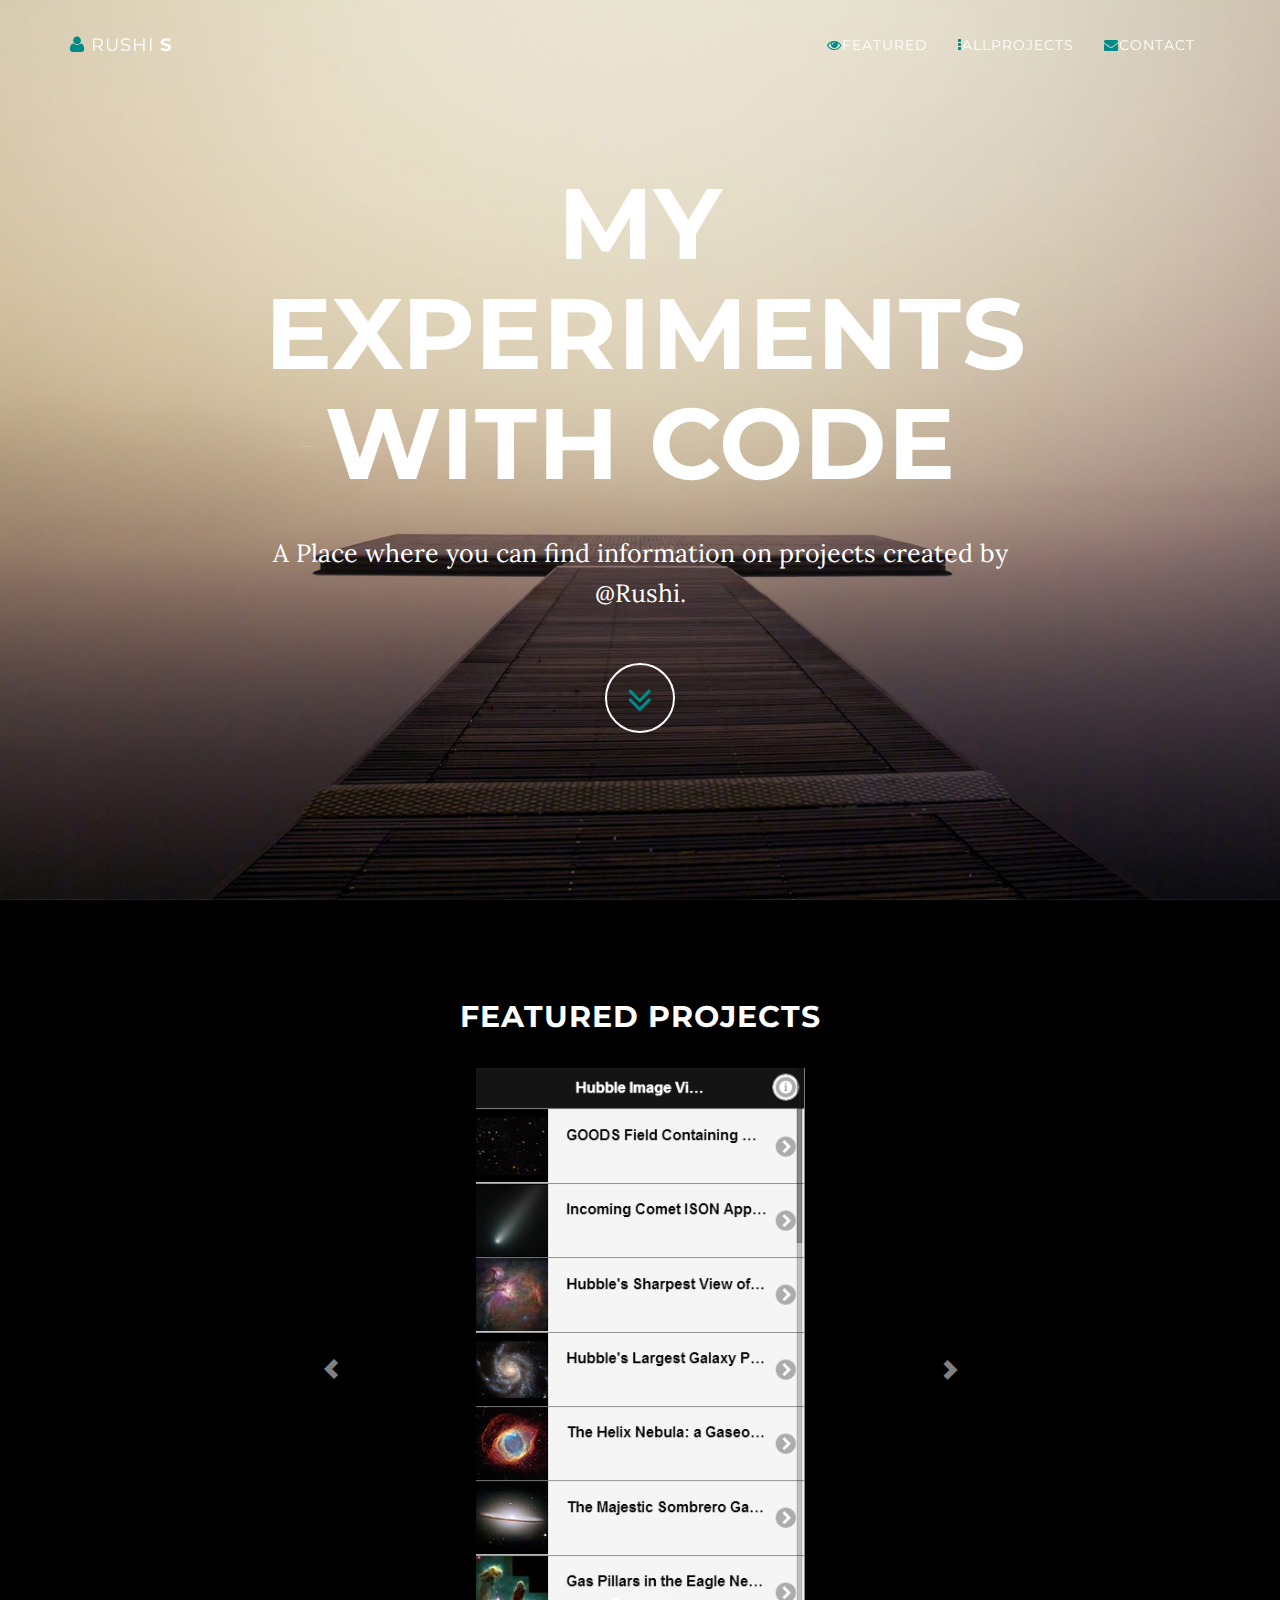
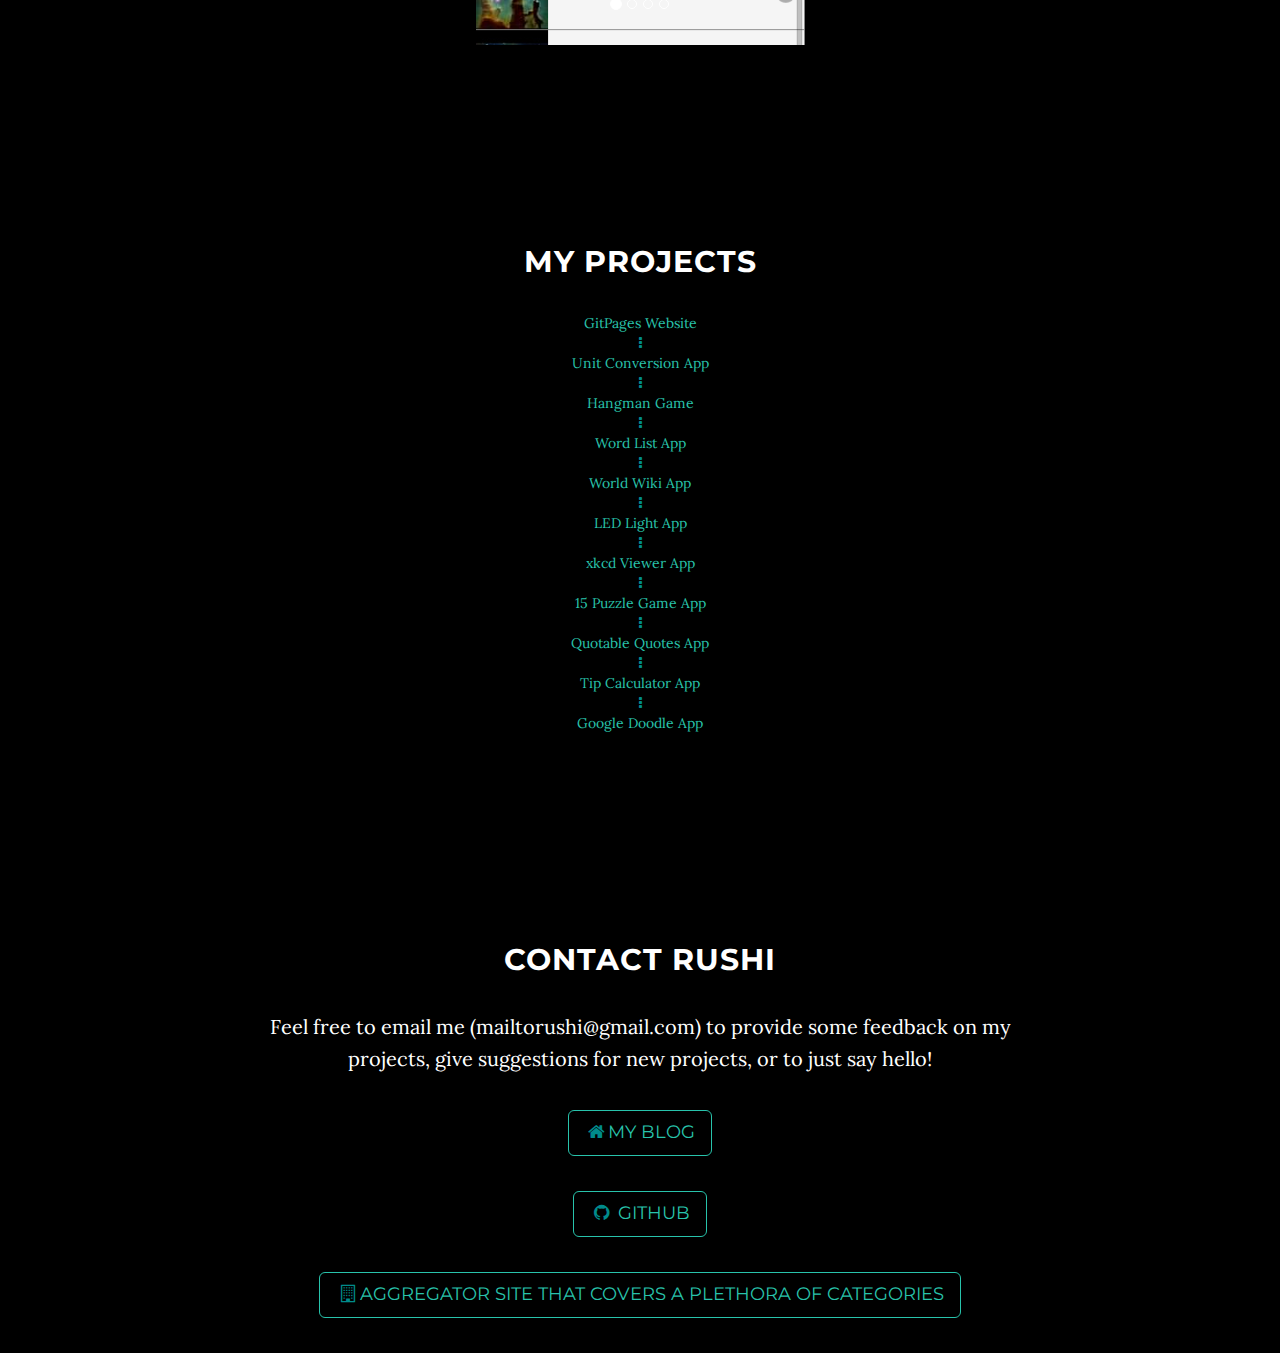
==== commit c8ec8ba8: "added hubble data" ====
--- a/index.html
+++ b/index.html
@@ -99,6 +99,12 @@
                   <!-- Wrapper for slides -->
                   <div class="carousel-inner">
                     <div class="item active">
+                      <a href="hubble.html" class="prj" title="Hubble Image Viewer"><img src="img/hubble1.png" alt="Hubble Image Viewer"></a>
+                      <div class="carousel-caption">
+
+                      </div>
+                    </div>                  
+                    <div class="item">
                       <a href="unitconversion.html" class="prj" title="Unit Conversion App"><img src="img/unitconversion1.png" alt="Unit Conversion App"></a>
                       <div class="carousel-caption">
 
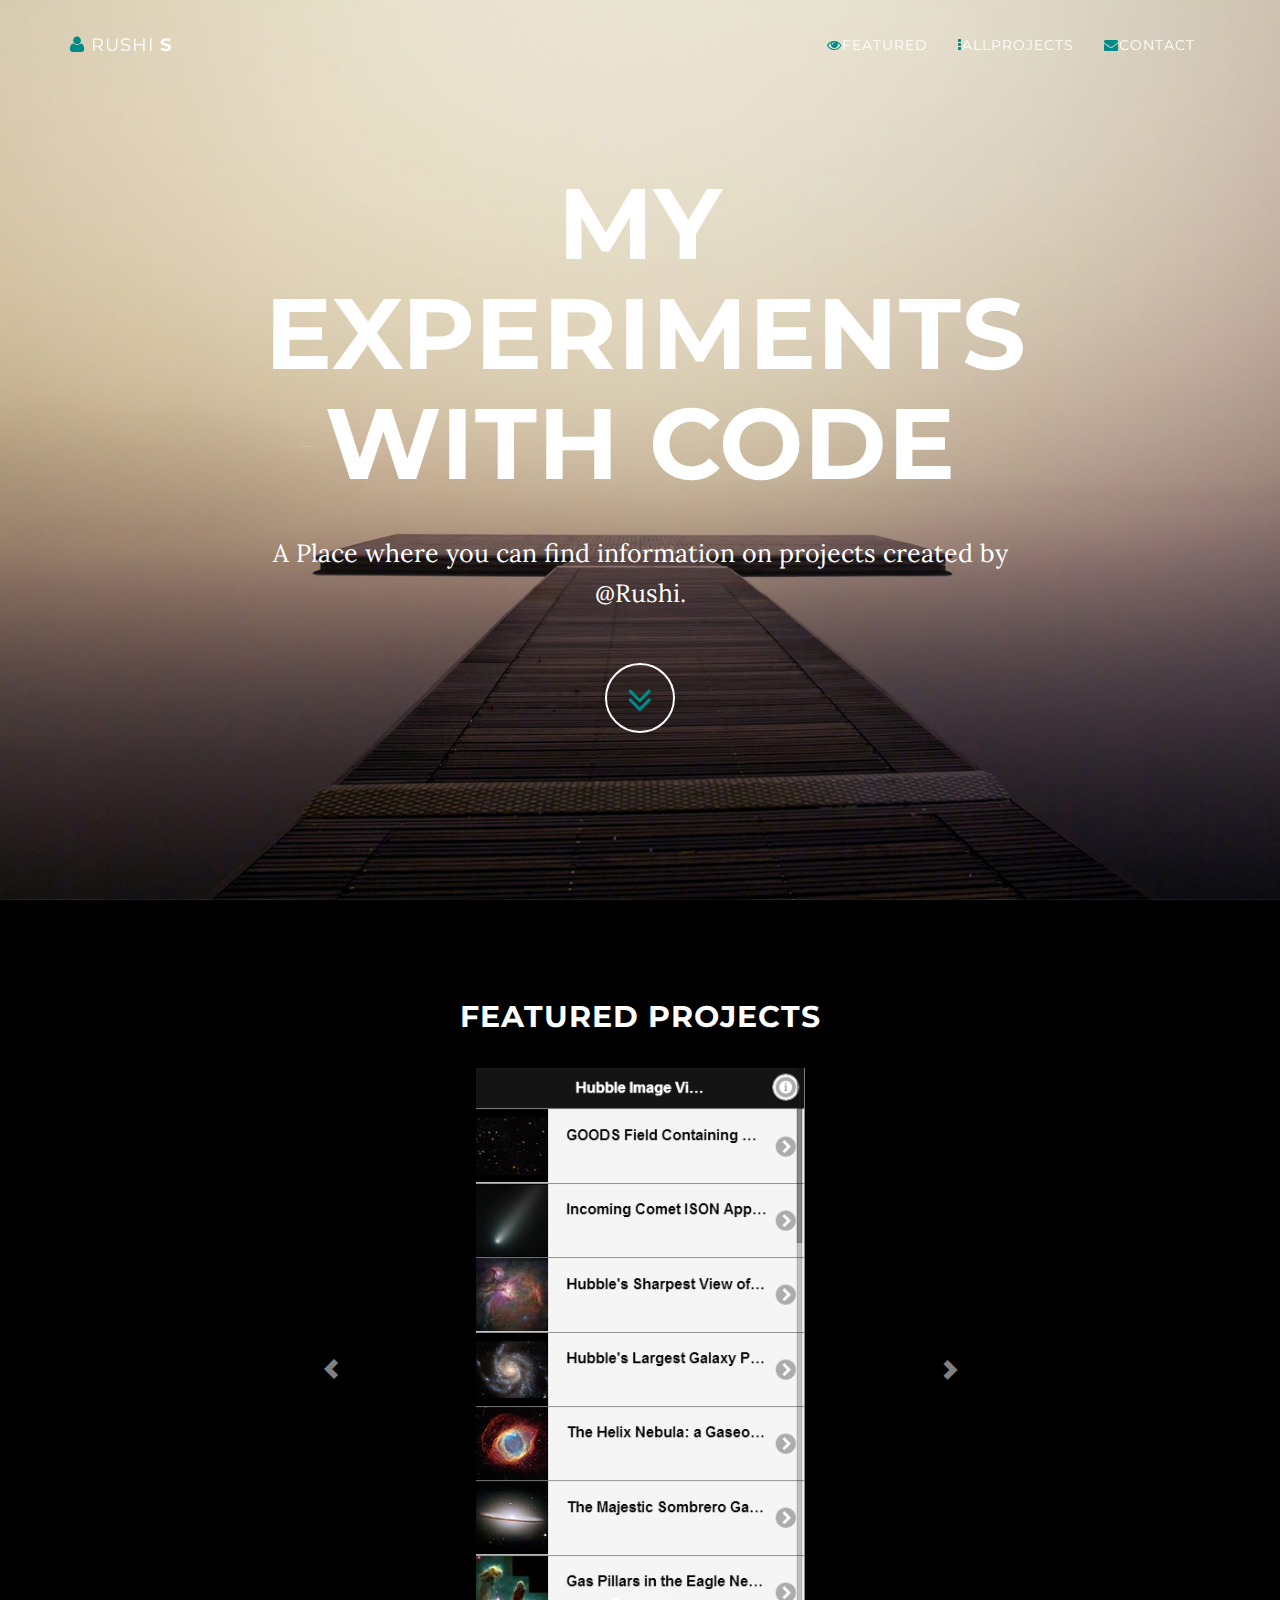
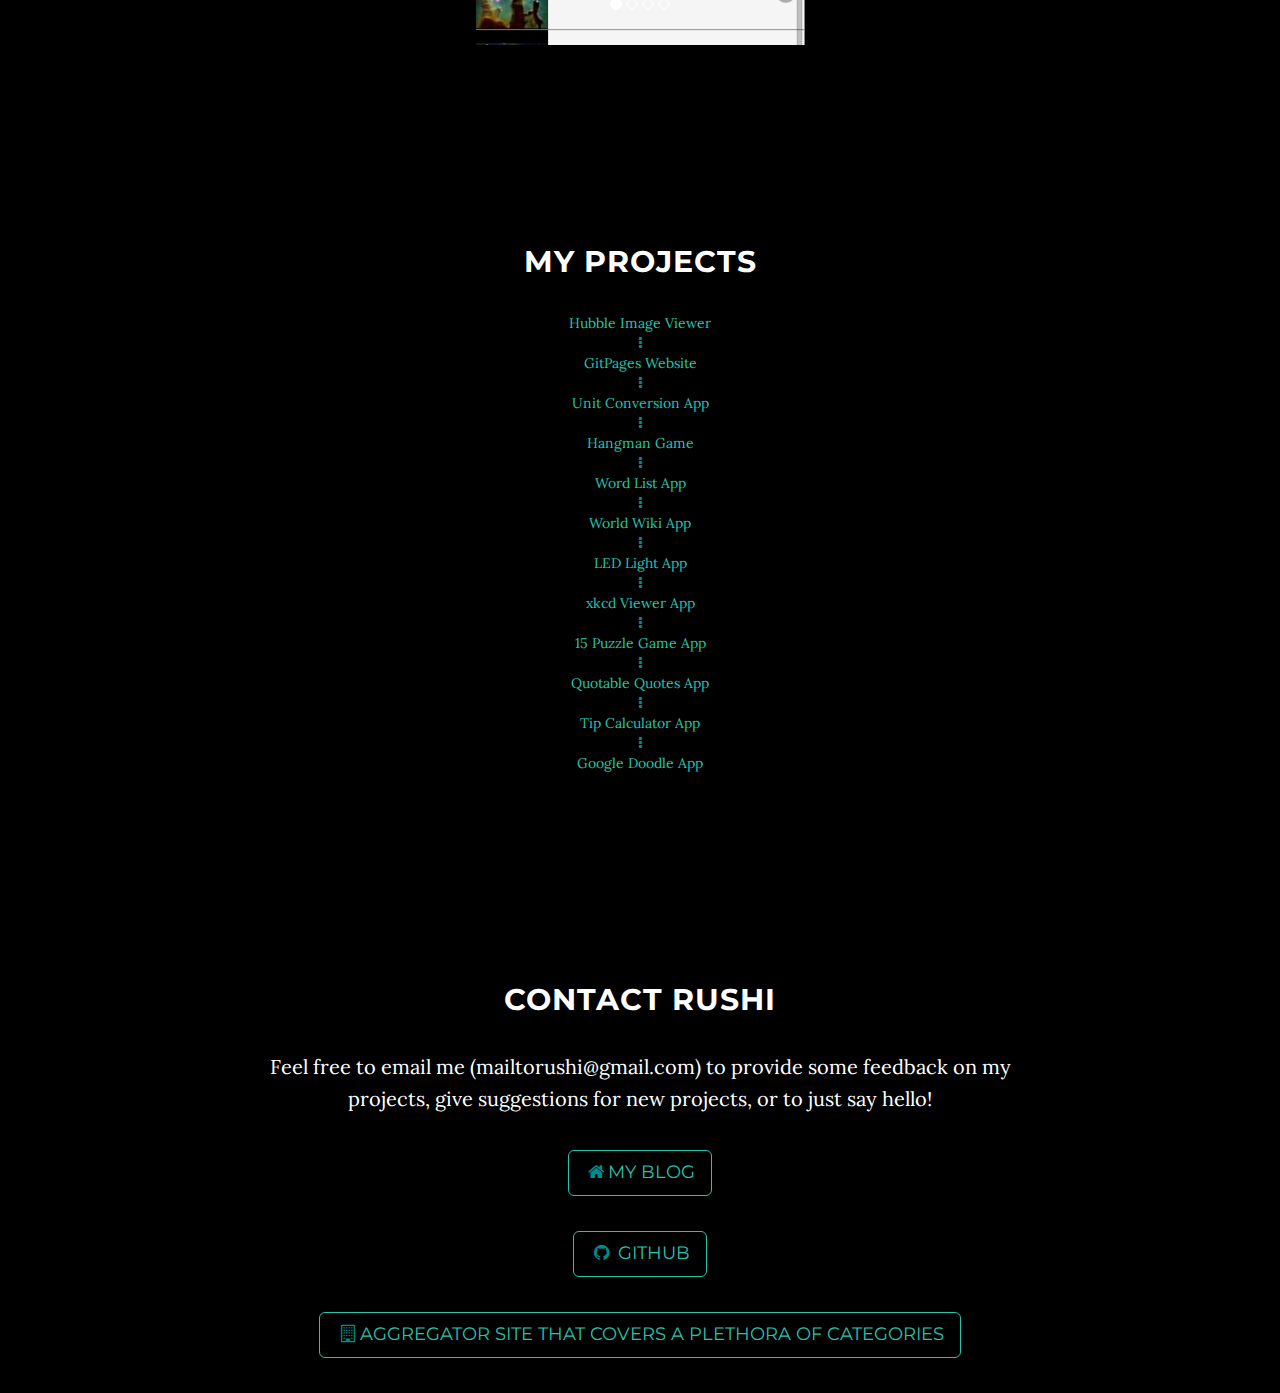
==== commit 1f2805f3: "added hubble link to the projects list" ====
--- a/index.html
+++ b/index.html
@@ -177,6 +177,7 @@
                 <div class="col-lg-8 col-lg-offset-2">
                     <h2>My Projects</h2>
                     <ul id="myprojects">
+                    <li><a href="hubble.html" class="prj" title="Hubble Image Viewer">Hubble Image Viewer</a></li><div class="fa fa-ellipsis-v"></div>
                     <li><a href="gitpages.html" class="prj" title="GitPages Website">GitPages Website</a></li><div class="fa fa-ellipsis-v"></div>
                     <li><a href="unitconversion.html" class="prj" title="Unit Conversion App">Unit Conversion App</a></li><div class="fa fa-ellipsis-v"></div>
                     <li><a href="hangman.html" class="prj" title="Hangman Game">Hangman Game</a></li><div class="fa fa-ellipsis-v"></div>
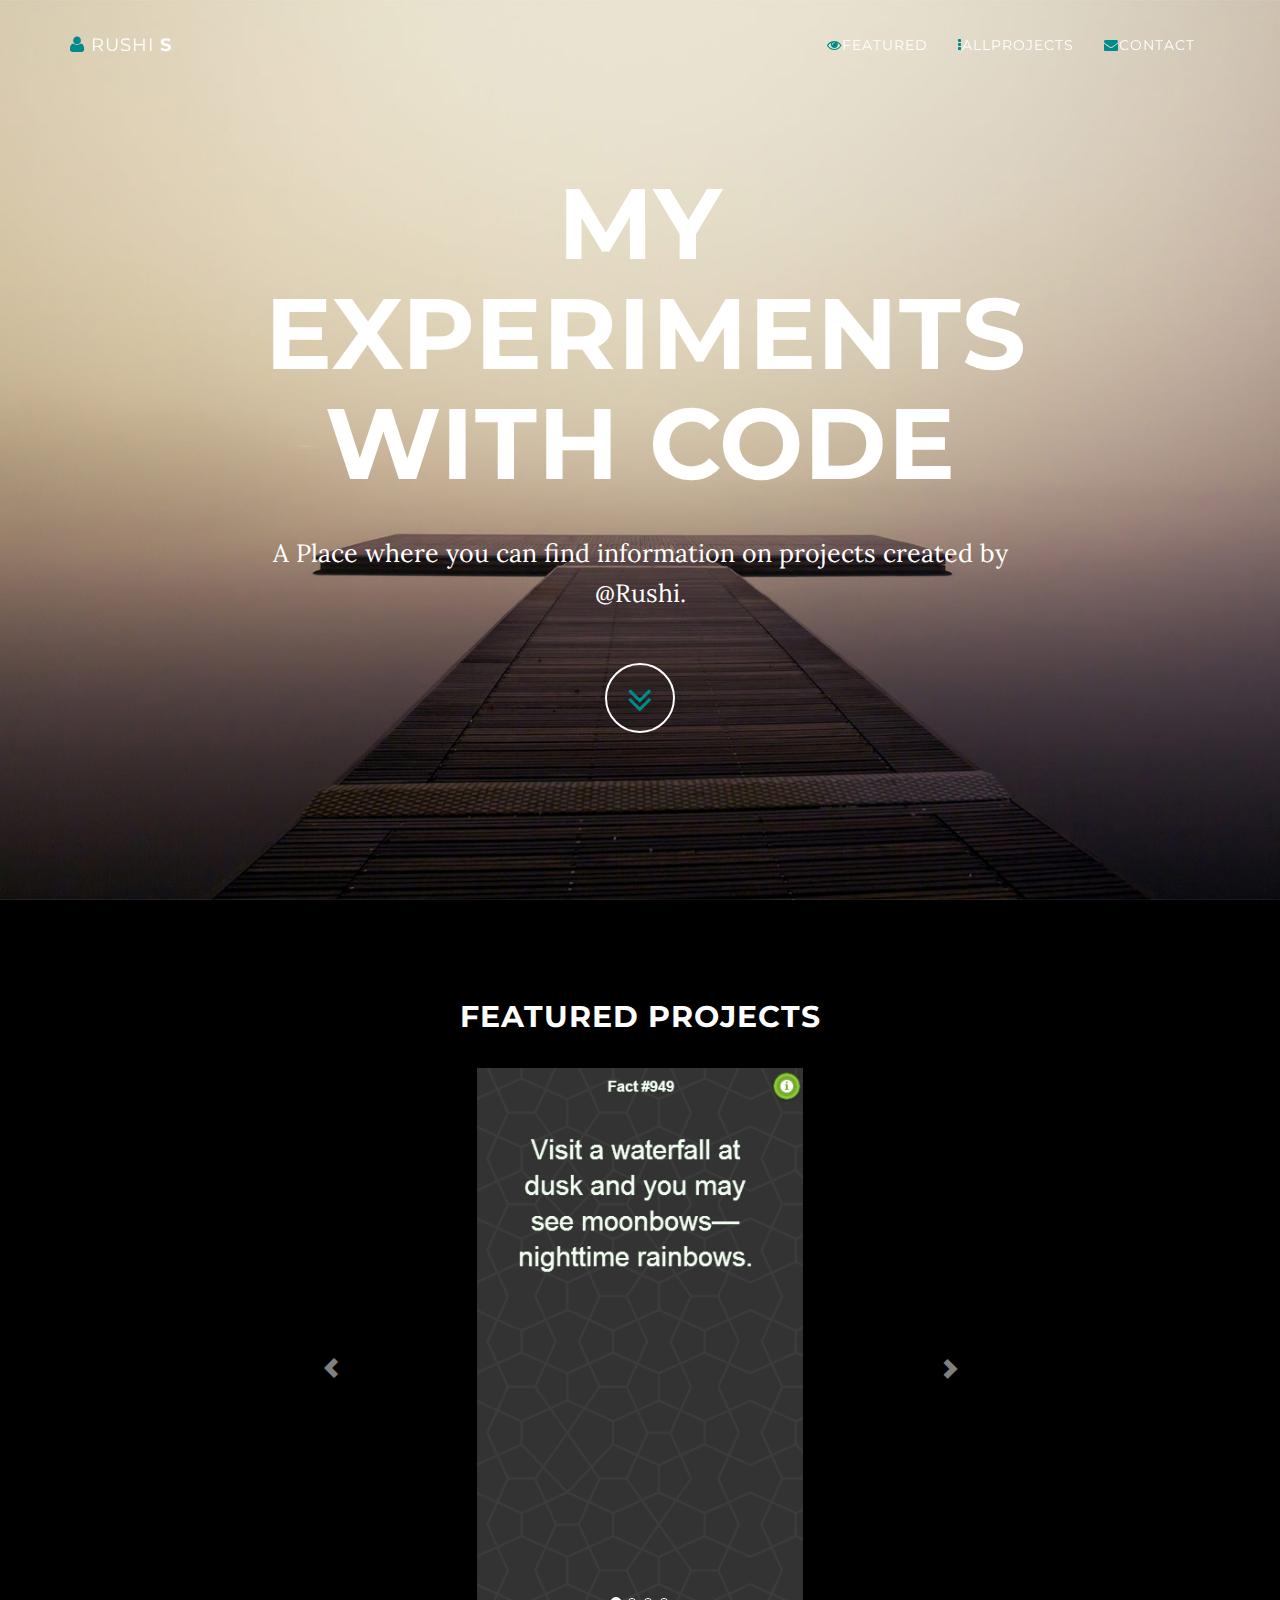
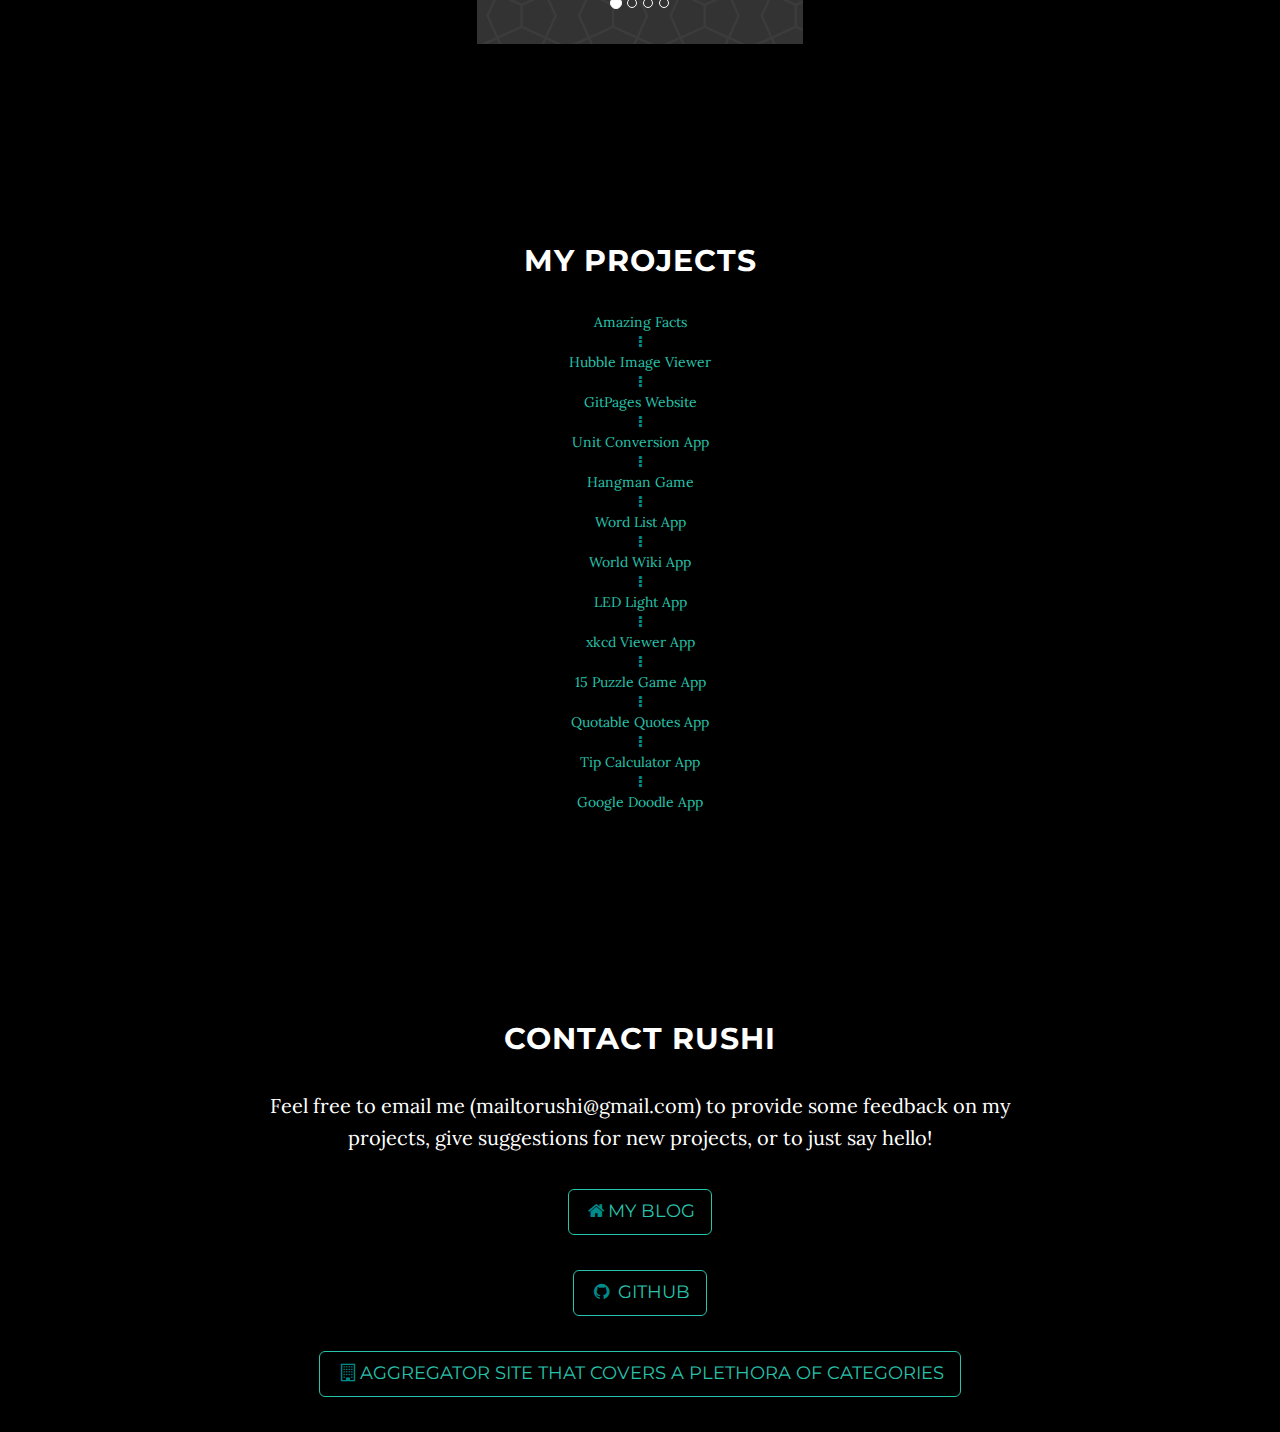
==== commit ca24c9a4: "added facts app info" ====
--- a/index.html
+++ b/index.html
@@ -99,6 +99,12 @@
                   <!-- Wrapper for slides -->
                   <div class="carousel-inner">
                     <div class="item active">
+                      <a href="unbelievablefacts.html" class="prj" title="Amazing Facts App"><img src="img/fact1.png" alt="Hubble Image Viewer"></a>
+                      <div class="carousel-caption">
+
+                      </div>
+                    </div>                   
+                    <div class="item">
                       <a href="hubble.html" class="prj" title="Hubble Image Viewer"><img src="img/hubble1.png" alt="Hubble Image Viewer"></a>
                       <div class="carousel-caption">
 
@@ -177,6 +183,7 @@
                 <div class="col-lg-8 col-lg-offset-2">
                     <h2>My Projects</h2>
                     <ul id="myprojects">
+                    <li><a href="unbelievablefacts.html" class="prj" title="Hubble Image Viewer">Amazing Facts</a></li><div class="fa fa-ellipsis-v"></div>
                     <li><a href="hubble.html" class="prj" title="Hubble Image Viewer">Hubble Image Viewer</a></li><div class="fa fa-ellipsis-v"></div>
                     <li><a href="gitpages.html" class="prj" title="GitPages Website">GitPages Website</a></li><div class="fa fa-ellipsis-v"></div>
                     <li><a href="unitconversion.html" class="prj" title="Unit Conversion App">Unit Conversion App</a></li><div class="fa fa-ellipsis-v"></div>
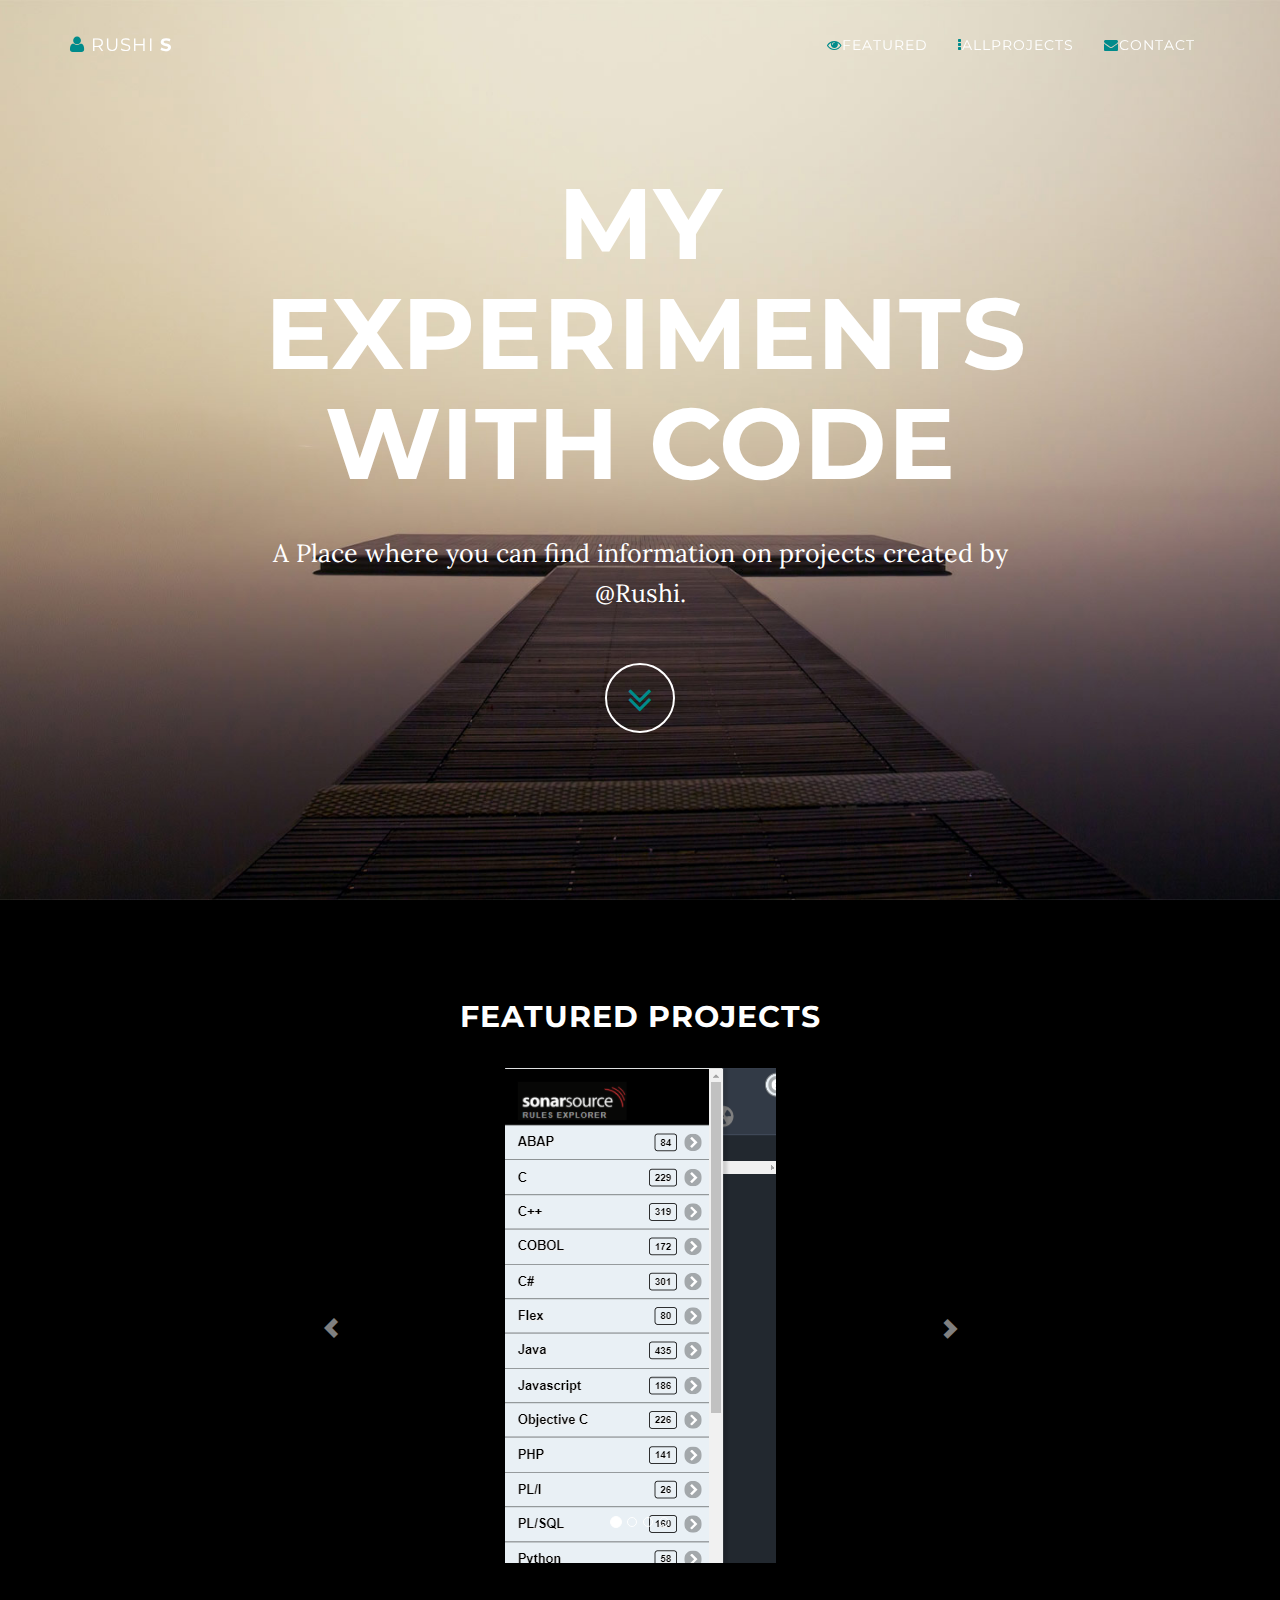
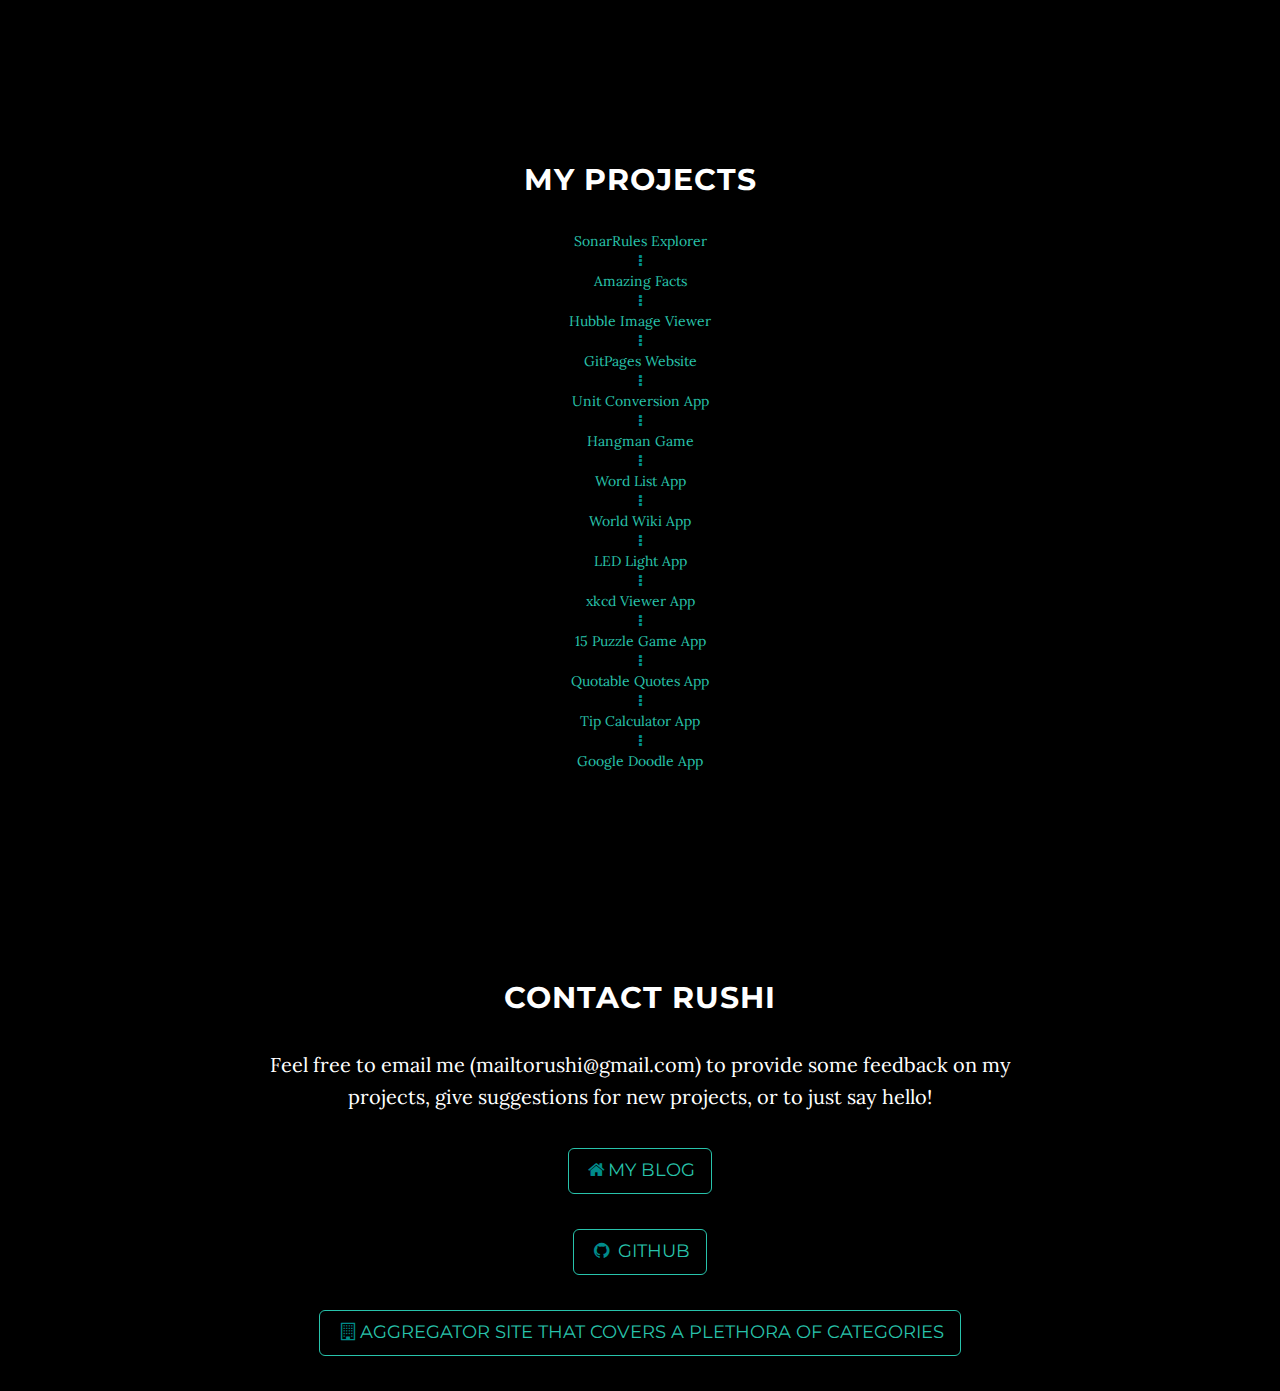
==== commit 75268db9: "added sonarexplorer app" ====
--- a/index.html
+++ b/index.html
@@ -20,12 +20,13 @@
     <!-- Custom Theme CSS -->
     <link href="css/rushikesh.css" rel="stylesheet">
     <style type="text/css">
-    .fa{
-        color:darkcyan;
-    }
-    .btn {
-      white-space: normal;
-    }
+        .fa {
+            color: darkcyan;
+        }
+
+        .btn {
+            white-space: normal;
+        }
     </style>
 </head>
 
@@ -38,7 +39,8 @@
                     <i class="fa fa-bars"></i>
                 </button>
                 <a class="navbar-brand" href="#page-top">
-                    <i class="fa fa-user"></i>  <span class="light">Rushi</span> S
+                    <i class="fa fa-user"></i>
+                    <span class="light">Rushi</span> S
                 </a>
             </div>
 
@@ -47,16 +49,20 @@
                 <ul class="nav navbar-nav">
                     <!-- Hidden li included to remove active class from about link when scrolled up past about section -->
                     <li class="hidden">
-                        <a href="#page-top"><i class="fa fa-home"></i>H</a>
+                        <a href="#page-top">
+                            <i class="fa fa-home"></i>H</a>
                     </li>
                     <li class="page-scroll">
-                        <a href="#about"><i class="fa fa-eye"></i>Featured</a>
+                        <a href="#about">
+                            <i class="fa fa-eye"></i>Featured</a>
                     </li>
                     <li class="page-scroll">
-                        <a href="#download"><i class="fa fa-ellipsis-v"></i>AllProjects</a>
+                        <a href="#download">
+                            <i class="fa fa-ellipsis-v"></i>AllProjects</a>
                     </li>
                     <li class="page-scroll">
-                        <a href="#contact"><i class="fa fa-envelope"></i>Contact</a>
+                        <a href="#contact">
+                            <i class="fa fa-envelope"></i>Contact</a>
                     </li>
                 </ul>
             </div>
@@ -88,90 +94,120 @@
             <div class="col-lg-8 col-lg-offset-2">
                 <h2>Featured Projects</h2>
                 <div id="carousel-example-generic" class="carousel slide" data-ride="carousel">
-                  <!-- Indicators -->
-                  <ol class="carousel-indicators">
-                    <li data-target="#carousel-example-generic" data-slide-to="0" class="active"></li>
-                    <li data-target="#carousel-example-generic" data-slide-to="1"></li>
-                    <li data-target="#carousel-example-generic" data-slide-to="2"></li>
-                    <li data-target="#carousel-example-generic" data-slide-to="3"></li>
-                  </ol>
-
-                  <!-- Wrapper for slides -->
-                  <div class="carousel-inner">
-                    <div class="item active">
-                      <a href="unbelievablefacts.html" class="prj" title="Amazing Facts App"><img src="img/fact1.png" alt="Hubble Image Viewer"></a>
-                      <div class="carousel-caption">
-
-                      </div>
-                    </div>                   
-                    <div class="item">
-                      <a href="hubble.html" class="prj" title="Hubble Image Viewer"><img src="img/hubble1.png" alt="Hubble Image Viewer"></a>
-                      <div class="carousel-caption">
-
-                      </div>
-                    </div>                  
-                    <div class="item">
-                      <a href="unitconversion.html" class="prj" title="Unit Conversion App"><img src="img/unitconversion1.png" alt="Unit Conversion App"></a>
-                      <div class="carousel-caption">
-
-                      </div>
+                    <!-- Indicators -->
+                    <ol class="carousel-indicators">
+                        <li data-target="#carousel-example-generic" data-slide-to="0" class="active"></li>
+                        <li data-target="#carousel-example-generic" data-slide-to="1"></li>
+                        <li data-target="#carousel-example-generic" data-slide-to="2"></li>
+                        <li data-target="#carousel-example-generic" data-slide-to="3"></li>
+                    </ol>
+
+                    <!-- Wrapper for slides -->
+                    <div class="carousel-inner">
+                        <div class="item active">
+                            <a href="sonarexplorer.html" class="prj" title="SonarRules Explorer App">
+                                <img src="img/sonar1.png" alt="SonarRules Explorer App">
+                            </a>
+                            <div class="carousel-caption">
+
+                            </div>
+                        </div>
+                        <div class="item">
+                            <a href="unbelievablefacts.html" class="prj" title="Amazing Facts App">
+                                <img src="img/fact1.png" alt="Hubble Image Viewer">
+                            </a>
+                            <div class="carousel-caption">
+
+                            </div>
+                        </div>
+                        <div class="item">
+                            <a href="hubble.html" class="prj" title="Hubble Image Viewer">
+                                <img src="img/hubble1.png" alt="Hubble Image Viewer">
+                            </a>
+                            <div class="carousel-caption">
+
+                            </div>
+                        </div>
+                        <div class="item">
+                            <a href="unitconversion.html" class="prj" title="Unit Conversion App">
+                                <img src="img/unitconversion1.png" alt="Unit Conversion App">
+                            </a>
+                            <div class="carousel-caption">
+
+                            </div>
+                        </div>
+                        <div class="item">
+                            <a href="worldwiki.html" class="prj" title="World Wiki App">
+                                <img src="img/worldwiki1.png" alt="World Wiki App">
+                            </a>
+                            <div class="carousel-caption">
+                                <!--  A classic 15 Puzzle Game -->
+                            </div>
+                        </div>
+                        <div class="item">
+                            <a href="wordlist.html" class="prj" title="WordList App">
+                                <img src="img/wordlist1.png" alt="WordList App">
+                            </a>
+                            <div class="carousel-caption">
+                                <!--  A classic 15 Puzzle Game -->
+                            </div>
+                        </div>
+                        <div class="item">
+                            <a href="hangman.html" class="prj" title="Hangman Game">
+                                <img src="img/hangman1.png" alt="Hangman Game">
+                            </a>
+                            <div class="carousel-caption">
+                                <!--  A classic 15 Puzzle Game -->
+                            </div>
+                        </div>
+                        <div class="item">
+                            <a href="15puzzle.html" class="prj" title="15 Puzzle Game">
+                                <img src="img/puzzle1.png" alt="puzzle app">
+                            </a>
+                            <div class="carousel-caption">
+                                <!--  A classic 15 Puzzle Game -->
+                            </div>
+                        </div>
+                        <div class="item">
+                            <a href="quotes.html" class="prj" title="Quotable Quotes">
+                                <img src="img/quotes1.png" alt="">
+                            </a>
+                            <div class="carousel-caption">
+                                <!-- Tip Calculator App -->
+                            </div>
+                        </div>
+                        <div class="item">
+                            <a href="ledlight.html" class="prj" title="LED Light App">
+                                <img src="img/ledlight1.png" alt="">
+                            </a>
+                            <div class="carousel-caption">
+                                <!-- Tip Calculator App -->
+                            </div>
+                        </div>
+                        <div class="item">
+                            <a href="cxkcd.html" class="prj" title="XKCD Viewer App">
+                                <img src="img/cxkcd1.png" alt="puzzle app">
+                            </a>
+                            <div class="carousel-caption">
+                                <!--  A classic 15 Puzzle Game -->
+                            </div>
+                        </div>
+                        <div class="item">
+                            <a href="tipcal.html" class="prj" title="Tip Calculator App">
+                                <img src="img/tipcal1.png" alt="">
+                            </a>
+                            <div class="carousel-caption">
+                                <!-- Tip Calculator App -->
+                            </div>
+                        </div>
                     </div>
-                    <div class="item">
-                      <a href="worldwiki.html" class="prj" title="World Wiki App"><img src="img/worldwiki1.png" alt="World Wiki App"></a>
-                      <div class="carousel-caption">
-                       <!--  A classic 15 Puzzle Game -->
-                      </div>
-                    </div>
-                    <div class="item">
-                      <a href="wordlist.html" class="prj" title="WordList App"><img src="img/wordlist1.png" alt="WordList App"></a>
-                      <div class="carousel-caption">
-                       <!--  A classic 15 Puzzle Game -->
-                      </div>
-                    </div>
-                    <div class="item">
-                      <a href="hangman.html" class="prj" title="Hangman Game"><img src="img/hangman1.png" alt="Hangman Game"></a>
-                      <div class="carousel-caption">
-                       <!--  A classic 15 Puzzle Game -->
-                      </div>
-                    </div>
-                    <div class="item">
-                      <a href="15puzzle.html" class="prj" title="15 Puzzle Game"><img src="img/puzzle1.png" alt="puzzle app"></a>
-                      <div class="carousel-caption">
-                       <!--  A classic 15 Puzzle Game -->
-                      </div>
-                    </div>                    
-                    <div class="item">
-                      <a href="quotes.html" class="prj" title="Quotable Quotes"><img src="img/quotes1.png" alt=""></a>
-                      <div class="carousel-caption">
-                        <!-- Tip Calculator App -->
-                      </div>
-                    </div>
-                    <div class="item">
-                      <a href="ledlight.html" class="prj" title="LED Light App"><img src="img/ledlight1.png" alt=""></a>
-                      <div class="carousel-caption">
-                        <!-- Tip Calculator App -->
-                      </div>
-                    </div>     
-                    <div class="item">
-                      <a href="cxkcd.html" class="prj" title="XKCD Viewer App"><img src="img/cxkcd1.png" alt="puzzle app"></a>
-                      <div class="carousel-caption">
-                       <!--  A classic 15 Puzzle Game -->
-                      </div>
-                    </div>                    
-                    <div class="item">
-                      <a href="tipcal.html" class="prj" title="Tip Calculator App"><img src="img/tipcal1.png" alt=""></a>
-                      <div class="carousel-caption">
-                        <!-- Tip Calculator App -->
-                      </div>
-                    </div>
-                  </div>
-                  <!-- Controls -->
-                  <a class="left carousel-control" href="#carousel-example-generic" data-slide="prev">
-                    <span class="glyphicon glyphicon-chevron-left"></span>
-                  </a>
-                  <a class="right carousel-control" href="#carousel-example-generic" data-slide="next">
-                    <span class="glyphicon glyphicon-chevron-right"></span>
-                  </a>
+                    <!-- Controls -->
+                    <a class="left carousel-control" href="#carousel-example-generic" data-slide="prev">
+                        <span class="glyphicon glyphicon-chevron-left"></span>
+                    </a>
+                    <a class="right carousel-control" href="#carousel-example-generic" data-slide="next">
+                        <span class="glyphicon glyphicon-chevron-right"></span>
+                    </a>
                 </div>
             </div>
         </div>
@@ -183,19 +219,61 @@
                 <div class="col-lg-8 col-lg-offset-2">
                     <h2>My Projects</h2>
                     <ul id="myprojects">
-                    <li><a href="unbelievablefacts.html" class="prj" title="Hubble Image Viewer">Amazing Facts</a></li><div class="fa fa-ellipsis-v"></div>
-                    <li><a href="hubble.html" class="prj" title="Hubble Image Viewer">Hubble Image Viewer</a></li><div class="fa fa-ellipsis-v"></div>
-                    <li><a href="gitpages.html" class="prj" title="GitPages Website">GitPages Website</a></li><div class="fa fa-ellipsis-v"></div>
-                    <li><a href="unitconversion.html" class="prj" title="Unit Conversion App">Unit Conversion App</a></li><div class="fa fa-ellipsis-v"></div>
-                    <li><a href="hangman.html" class="prj" title="Hangman Game">Hangman Game</a></li><div class="fa fa-ellipsis-v"></div>
-                    <li><a href="wordlist.html" class="prj" title="WordList App">Word List App</a></li><div class="fa fa-ellipsis-v"></div>
-                    <li><a href="worldwiki.html" class="prj" title="World Wiki App">World Wiki App</a></li><div class="fa fa-ellipsis-v"></div>
-                    <li><a href="ledlight.html" class="prj" title="LED Light App">LED Light App</a></li><div class="fa fa-ellipsis-v"></div>
-                    <li><a href="cxkcd.html" class="prj" title="CXKCD Viewer">xkcd Viewer App</a></li><div class="fa fa-ellipsis-v"></div>
-                    <li><a href="15puzzle.html" class="prj" title="15 Puzzle Game">15 Puzzle Game App</a></li><div class="fa fa-ellipsis-v"></div>
-                    <li><a href="quotes.html" class="prj" title="Quotable Quotes App">Quotable Quotes App</a></li><div class="fa fa-ellipsis-v"></div>
-                    <li><a href="tipcal.html" class="prj" title="Tip Calculator App">Tip Calculator App</a></li><div class="fa fa-ellipsis-v"></div>
-                    <li><a href="googledoodle.html" class="prj" title="Google Doodle App">Google Doodle App</a></li>
+                        <li>
+                            <a href="sonarexplorer.html" class="prj" title="SonarRules Explorer">SonarRules Explorer</a>
+                        </li>
+                        <div class="fa fa-ellipsis-v"></div>
+                        <li>
+                            <a href="unbelievablefacts.html" class="prj" title="Hubble Image Viewer">Amazing Facts</a>
+                        </li>
+                        <div class="fa fa-ellipsis-v"></div>
+                        <li>
+                            <a href="hubble.html" class="prj" title="Hubble Image Viewer">Hubble Image Viewer</a>
+                        </li>
+                        <div class="fa fa-ellipsis-v"></div>
+                        <li>
+                            <a href="gitpages.html" class="prj" title="GitPages Website">GitPages Website</a>
+                        </li>
+                        <div class="fa fa-ellipsis-v"></div>
+                        <li>
+                            <a href="unitconversion.html" class="prj" title="Unit Conversion App">Unit Conversion App</a>
+                        </li>
+                        <div class="fa fa-ellipsis-v"></div>
+                        <li>
+                            <a href="hangman.html" class="prj" title="Hangman Game">Hangman Game</a>
+                        </li>
+                        <div class="fa fa-ellipsis-v"></div>
+                        <li>
+                            <a href="wordlist.html" class="prj" title="WordList App">Word List App</a>
+                        </li>
+                        <div class="fa fa-ellipsis-v"></div>
+                        <li>
+                            <a href="worldwiki.html" class="prj" title="World Wiki App">World Wiki App</a>
+                        </li>
+                        <div class="fa fa-ellipsis-v"></div>
+                        <li>
+                            <a href="ledlight.html" class="prj" title="LED Light App">LED Light App</a>
+                        </li>
+                        <div class="fa fa-ellipsis-v"></div>
+                        <li>
+                            <a href="cxkcd.html" class="prj" title="CXKCD Viewer">xkcd Viewer App</a>
+                        </li>
+                        <div class="fa fa-ellipsis-v"></div>
+                        <li>
+                            <a href="15puzzle.html" class="prj" title="15 Puzzle Game">15 Puzzle Game App</a>
+                        </li>
+                        <div class="fa fa-ellipsis-v"></div>
+                        <li>
+                            <a href="quotes.html" class="prj" title="Quotable Quotes App">Quotable Quotes App</a>
+                        </li>
+                        <div class="fa fa-ellipsis-v"></div>
+                        <li>
+                            <a href="tipcal.html" class="prj" title="Tip Calculator App">Tip Calculator App</a>
+                        </li>
+                        <div class="fa fa-ellipsis-v"></div>
+                        <li>
+                            <a href="googledoodle.html" class="prj" title="Google Doodle App">Google Doodle App</a>
+                        </li>
                     </ul>
                 </div>
             </div>
@@ -206,36 +284,47 @@
         <div class="row">
             <div class="col-lg-8 col-lg-offset-2">
                 <h2>Contact Rushi</h2>
-                <p>Feel free to email me (mailtorushi@gmail.com) to provide some feedback on my projects, give suggestions for new projects, or to just say hello!</p>
-                    <p><a href="http://www.rushis.com" class="btn btn-default btn-lg"><i class="fa fa-home fa-fw"></i>My Blog</a></p>
-                    <p><a href="https://github.com/rushikesh" class="btn btn-default btn-lg"><i class="fa fa-github fa-fw"></i> <span class="network-name">Github</span></a>
-                    </p>
-                <p><a href="http://constantnew.info" class="btn btn-default btn-lg"><i class="fa fa-building-o fa-fw"></i>Aggregator Site that covers a Plethora of categories</a></p>
+                <p>Feel free to email me (mailtorushi@gmail.com) to provide some feedback on my projects, give suggestions for
+                    new projects, or to just say hello!</p>
+                <p>
+                    <a href="http://www.rushis.com" class="btn btn-default btn-lg">
+                        <i class="fa fa-home fa-fw"></i>My Blog</a>
+                </p>
+                <p>
+                    <a href="https://github.com/rushikesh" class="btn btn-default btn-lg">
+                        <i class="fa fa-github fa-fw"></i>
+                        <span class="network-name">Github</span>
+                    </a>
+                </p>
+                <p>
+                    <a href="http://constantnew.info" class="btn btn-default btn-lg">
+                        <i class="fa fa-building-o fa-fw"></i>Aggregator Site that covers a Plethora of categories</a>
+                </p>
             </div>
         </div>
     </section>
 
-        <!-- Button trigger modal -->
-<!--     <button class="btn btn-primary btn-lg" data-toggle="modal" data-target="#myModal">
+    <!-- Button trigger modal -->
+    <!--     <button class="btn btn-primary btn-lg" data-toggle="modal" data-target="#myModal">
   Launch demo modal
 </button> -->
 
     <!-- Modal -->
     <div class="modal fade" id="myModal" tabindex="-1" role="dialog" aria-labelledby="myModalLabel" aria-hidden="true">
-      <div class="modal-dialog modal-lg">
-        <div class="modal-content">
-          <div class="modal-header">
-            <button type="button" class="close" data-dismiss="modal" aria-hidden="true">&times;</button>
-            <h4 class="modal-title" id="myModalLabel"></h4>
-          </div>
-          <div class="modal-body project">
-
-          </div>
-          <div class="modal-footer">
-            <button type="button" class="btn btn-default" data-dismiss="modal">Close</button>
-          </div>
-        </div>
-      </div>
+        <div class="modal-dialog modal-lg">
+            <div class="modal-content">
+                <div class="modal-header">
+                    <button type="button" class="close" data-dismiss="modal" aria-hidden="true">&times;</button>
+                    <h4 class="modal-title" id="myModalLabel"></h4>
+                </div>
+                <div class="modal-body project">
+
+                </div>
+                <div class="modal-footer">
+                    <button type="button" class="btn btn-default" data-dismiss="modal">Close</button>
+                </div>
+            </div>
+        </div>
     </div>
 
     <!-- Core JavaScript Files -->
@@ -246,15 +335,21 @@
     <!-- Custom Theme JavaScript -->
     <script src="js/rushikesh.js"></script>
     <script>
-      (function(i,s,o,g,r,a,m){i['GoogleAnalyticsObject']=r;i[r]=i[r]||function(){
-      (i[r].q=i[r].q||[]).push(arguments)},i[r].l=1*new Date();a=s.createElement(o),
-      m=s.getElementsByTagName(o)[0];a.async=1;a.src=g;m.parentNode.insertBefore(a,m)
-      })(window,document,'script','//www.google-analytics.com/analytics.js','ga');
-
-      ga('create', 'UA-11824443-3', 'rushikesh.github.io');
-      ga('send', 'pageview');
-
+        (function (i, s, o, g, r, a, m) {
+            i['GoogleAnalyticsObject'] = r;
+            i[r] = i[r] || function () {
+                (i[r].q = i[r].q || []).push(arguments)
+            }, i[r].l = 1 * new Date();
+            a = s.createElement(o),
+                m = s.getElementsByTagName(o)[0];
+            a.async = 1;
+            a.src = g;
+            m.parentNode.insertBefore(a, m)
+        })(window, document, 'script', '//www.google-analytics.com/analytics.js', 'ga');
+
+        ga('create', 'UA-11824443-3', 'rushikesh.github.io');
+        ga('send', 'pageview');
     </script>
 </body>
 
-</html>
+</html>